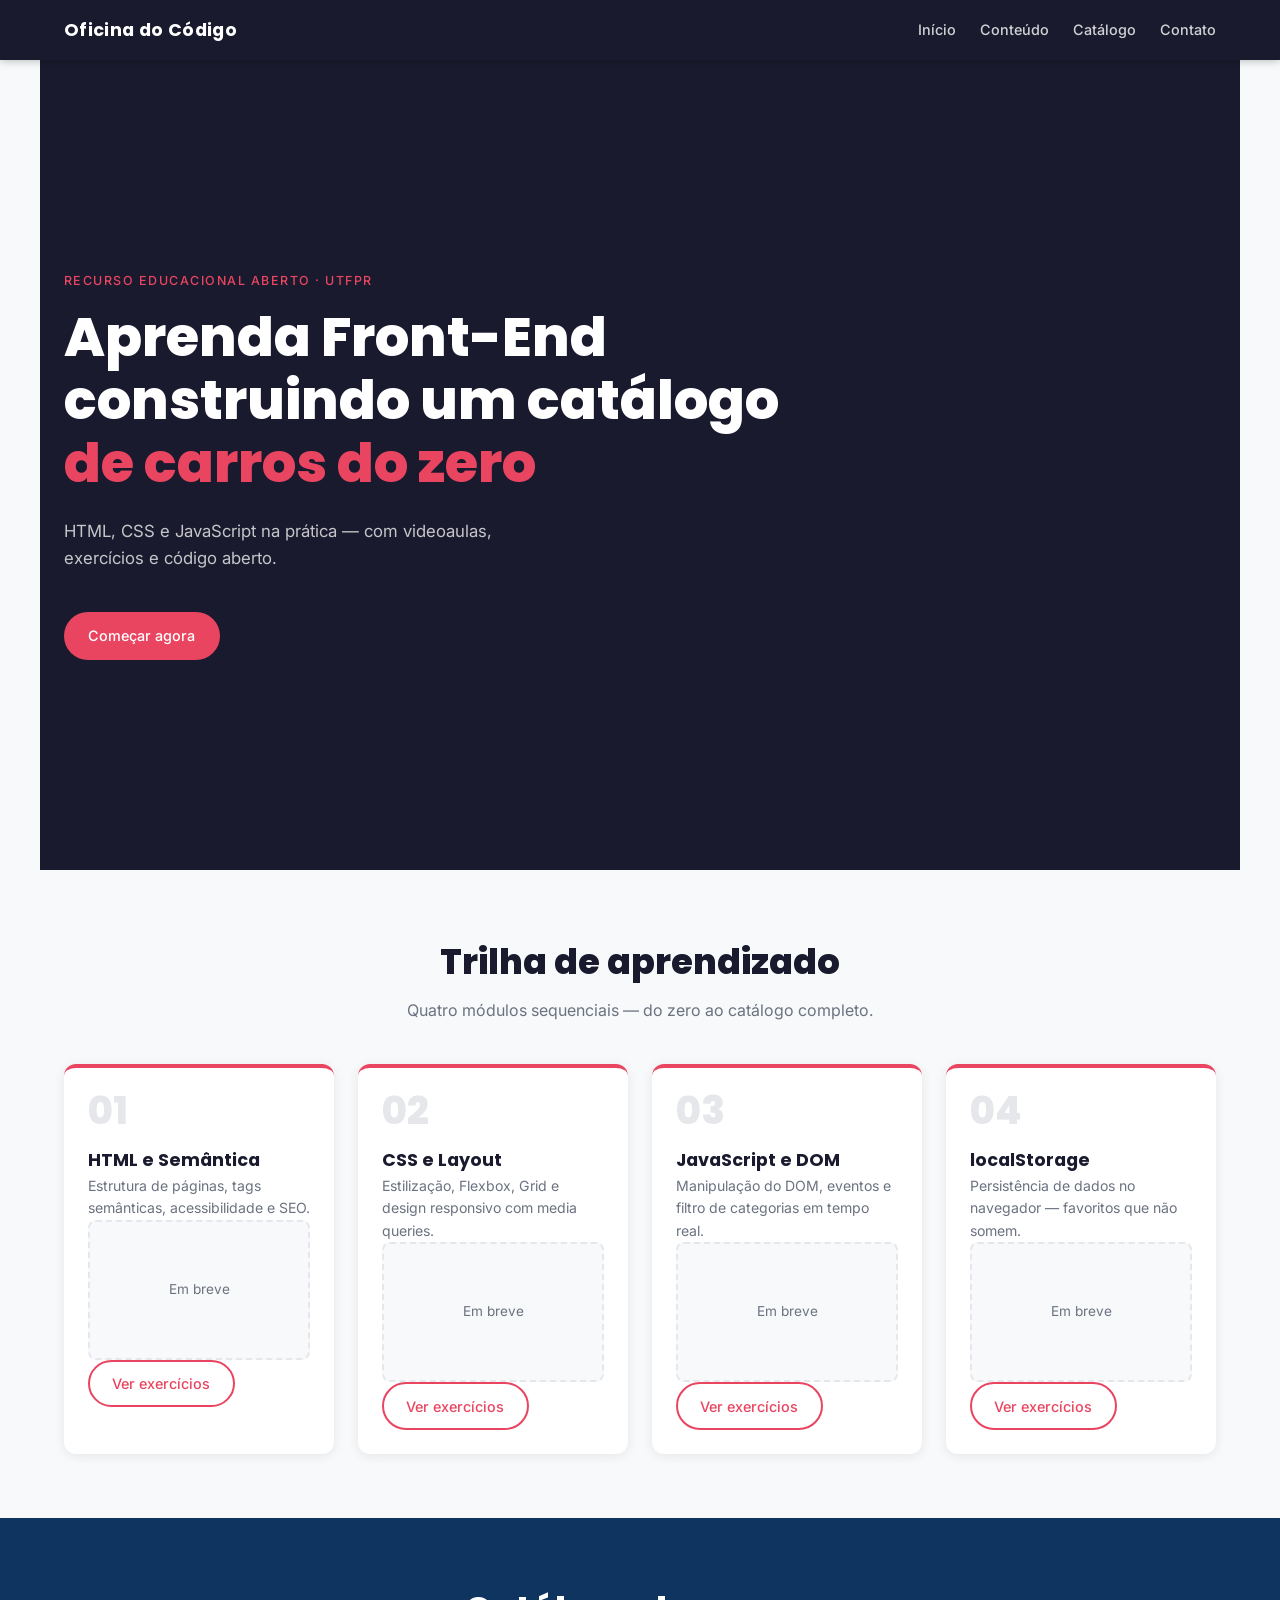
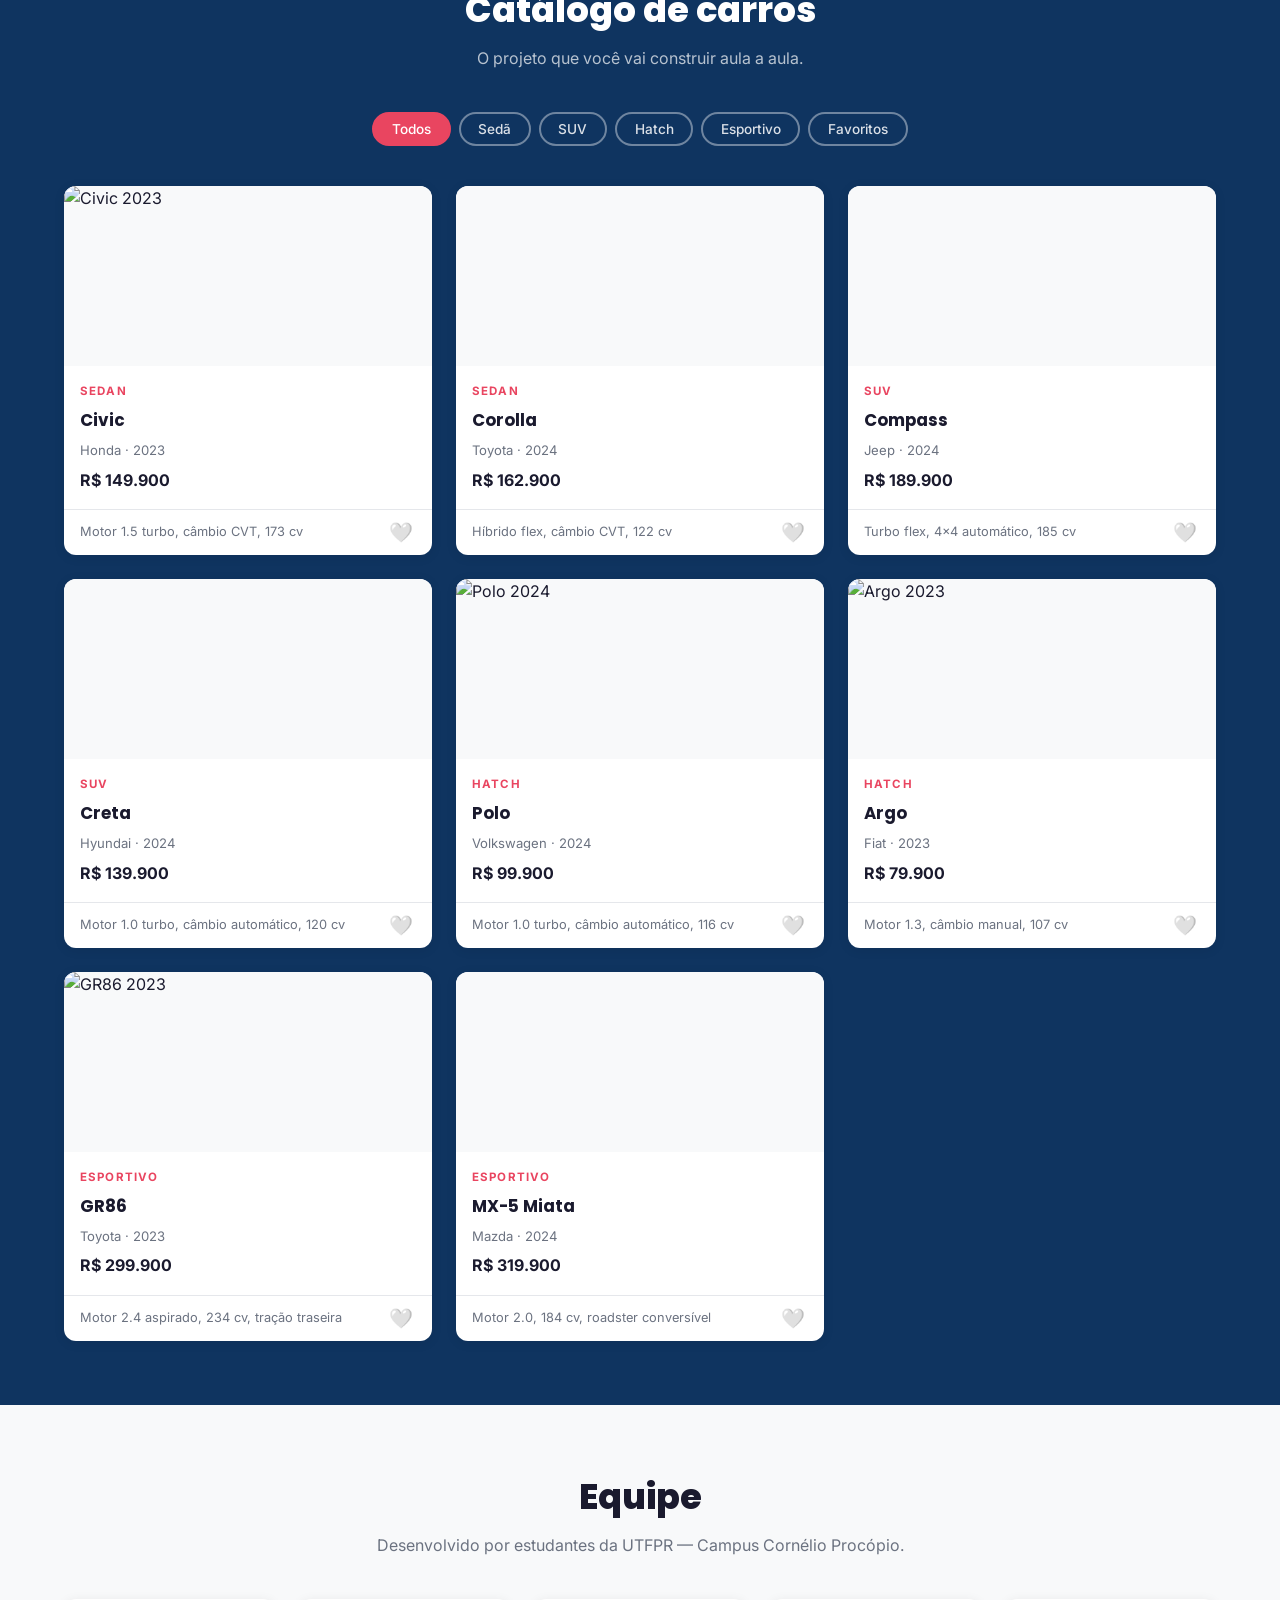
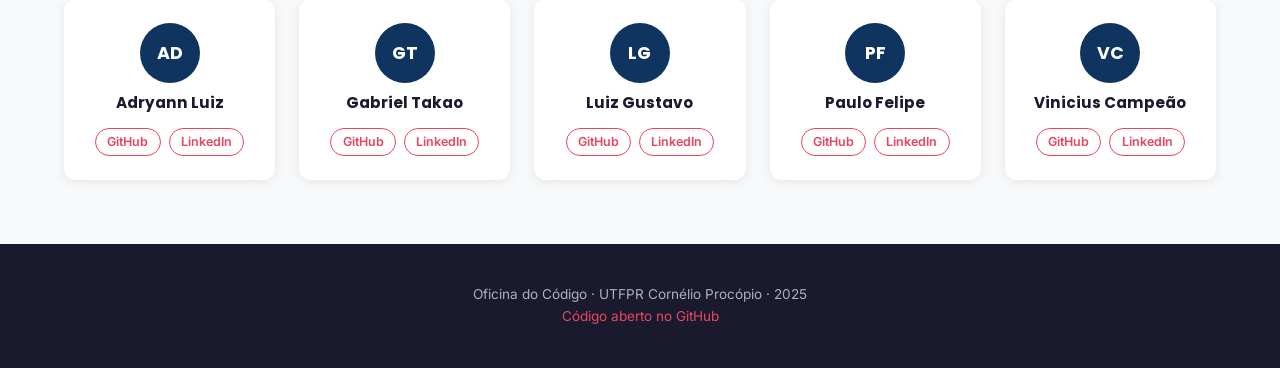
==== index.html @ 5ad719ac "Add files via upload estrutura base do projeto Sprint 1" ====
<!DOCTYPE html>
<html lang="pt-BR">
  <head>
    <meta charset="UTF-8" />
    <meta name="viewport" content="width=device-width, initial-scale=1.0" />
    <meta name="description" content="Oficina do Código — Aprenda programação web front-end construindo um catálogo interativo de carros." />
    <title>Oficina do Código | Catálogo Automotivo</title>
    <link rel="preconnect" href="https://fonts.googleapis.com" />
    <link rel="preconnect" href="https://fonts.gstatic.com" crossorigin />
    <link href="https://fonts.googleapis.com/css2?family=Inter:wght@400;500;700&family=Poppins:wght@700;800&display=swap" rel="stylesheet" />
    <link rel="stylesheet" href="css/style.css" />
  </head>

  <body>

    <header class="site-header">
      <nav class="nav" aria-label="Navegação principal">
        <a href="#" class="nav__logo">Oficina do Código</a>
        <button class="nav__toggle" aria-label="Abrir menu" aria-expanded="false">
          <span></span><span></span><span></span>
        </button>
        <ul class="nav__links" role="list">
          <li><a href="#apresentacao">Início</a></li>
          <li><a href="#conteudo">Conteúdo</a></li>
          <li><a href="#catalogo">Catálogo</a></li>
          <li><a href="#contato">Contato</a></li>
        </ul>
      </nav>
    </header>

    <main>

      <section id="apresentacao" class="hero" aria-labelledby="hero-titulo">
        <div class="hero__content">
          <p class="hero__tag">Recurso Educacional Aberto · UTFPR</p>
          <h1 id="hero-titulo" class="hero__titulo">
            Aprenda Front-End<br />construindo um catálogo<br />
            <span class="hero__destaque">de carros do zero</span>
          </h1>
          <p class="hero__subtitulo">
            HTML, CSS e JavaScript na prática — com videoaulas, exercícios e código aberto.
          </p>
          <a href="#conteudo" class="btn btn--primario">Começar agora</a>
        </div>
        
      </section>

      <section id="conteudo" class="trilha" aria-labelledby="trilha-titulo">
        <div class="container">
          <h2 id="trilha-titulo" class="secao__titulo">Trilha de aprendizado</h2>
          <p class="secao__subtitulo">Quatro módulos sequenciais — do zero ao catálogo completo.</p>

          <ol class="trilha__lista" role="list">

            <article class="modulo" aria-labelledby="mod1-titulo">
              <div class="modulo__numero" aria-hidden="true">01</div>
              <div class="modulo__corpo">
                <h3 id="mod1-titulo" class="modulo__titulo">HTML e Semântica</h3>
                <p class="modulo__desc">Estrutura de páginas, tags semânticas, acessibilidade e SEO.</p>
                <div class="modulo__video">
                  <div class="video__placeholder" aria-label="Vídeo da Aula 1 em breve">Em breve</div>
                </div>
                <a href="exercicios/aula-01-html/enunciado.html" class="btn btn--secundario" target="_blank" rel="noopener">
                  Ver exercícios
                </a>
              </div>
            </article>

            <article class="modulo" aria-labelledby="mod2-titulo">
              <div class="modulo__numero" aria-hidden="true">02</div>
              <div class="modulo__corpo">
                <h3 id="mod2-titulo" class="modulo__titulo">CSS e Layout</h3>
                <p class="modulo__desc">Estilização, Flexbox, Grid e design responsivo com media queries.</p>
                <div class="modulo__video">
                  <div class="video__placeholder" aria-label="Vídeo da Aula 2 em breve">Em breve</div>
                </div>
                <a href="exercicios/aula-02-css/enunciado.html" class="btn btn--secundario" target="_blank" rel="noopener">
                  Ver exercícios
                </a>
              </div>
            </article>

            <article class="modulo" aria-labelledby="mod3-titulo">
              <div class="modulo__numero" aria-hidden="true">03</div>
              <div class="modulo__corpo">
                <h3 id="mod3-titulo" class="modulo__titulo">JavaScript e DOM</h3>
                <p class="modulo__desc">Manipulação do DOM, eventos e filtro de categorias em tempo real.</p>
                <div class="modulo__video">
                  <div class="video__placeholder" aria-label="Vídeo da Aula 3 em breve">Em breve</div>
                </div>
                <a href="exercicios/aula-03-js/enunciado.html" class="btn btn--secundario" target="_blank" rel="noopener">
                  Ver exercícios
                </a>
              </div>
            </article>

            <article class="modulo" aria-labelledby="mod4-titulo">
              <div class="modulo__numero" aria-hidden="true">04</div>
              <div class="modulo__corpo">
                <h3 id="mod4-titulo" class="modulo__titulo">localStorage</h3>
                <p class="modulo__desc">Persistência de dados no navegador — favoritos que não somem.</p>
                <div class="modulo__video">
                  <div class="video__placeholder" aria-label="Vídeo da Aula 4 em breve">Em breve</div>
                </div>
                <a href="exercicios/aula-04-localstorage/enunciado.html" class="btn btn--secundario" target="_blank" rel="noopener">
                  Ver exercícios
                </a>
              </div>
            </article>

          </ol>
        </div>
      </section>

      <section id="catalogo" class="catalogo" aria-labelledby="catalogo-titulo">
        <div class="container">
          <h2 id="catalogo-titulo" class="secao__titulo">Catálogo de carros</h2>
          <p class="secao__subtitulo">O projeto que você vai construir aula a aula.</p>

          <div class="filtros" role="group" aria-label="Filtrar por categoria">
            <button class="filtro ativo" data-categoria="todos" aria-pressed="true">Todos</button>
            <button class="filtro" data-categoria="sedan" aria-pressed="false">Sedã</button>
            <button class="filtro" data-categoria="suv" aria-pressed="false">SUV</button>
            <button class="filtro" data-categoria="hatch" aria-pressed="false">Hatch</button>
            <button class="filtro" data-categoria="esportivo" aria-pressed="false">Esportivo</button>
            <button class="filtro" data-categoria="favoritos" aria-pressed="false">Favoritos</button>
          </div>

          <div id="grade-carros" class="grade" role="list" aria-live="polite" aria-label="Lista de carros">
          </div>

          <p id="sem-resultados" class="sem-resultados" hidden>
            Nenhum carro encontrado nesta categoria.
          </p>
        </div>
      </section>

      <section id="contato" class="contato" aria-labelledby="contato-titulo">
        <div class="container">
          <h2 id="contato-titulo" class="secao__titulo">Equipe</h2>
          <p class="secao__subtitulo">Desenvolvido por estudantes da UTFPR — Campus Cornélio Procópio.</p>

          <ul class="equipe" role="list">

            <li class="membro">
              <div class="membro__avatar" aria-hidden="true">AD</div>
              <h3 class="membro__nome">Adryann Luiz</h3>
              <div class="membro__links">
                <a href="https://github.com/" target="_blank" rel="noopener" aria-label="GitHub de Adryann">GitHub</a>
                <a href="https://linkedin.com/" target="_blank" rel="noopener" aria-label="LinkedIn de Adryann">LinkedIn</a>
              </div>
            </li>

            <li class="membro">
              <div class="membro__avatar" aria-hidden="true">GT</div>
              <h3 class="membro__nome">Gabriel Takao</h3>
              <div class="membro__links">
                <a href="https://github.com/Gabrie1Tk" target="_blank" rel="noopener" aria-label="GitHub de Gabriel">GitHub</a>
                <a href="https://linkedin.com/" target="_blank" rel="noopener" aria-label="LinkedIn de Gabriel">LinkedIn</a>
              </div>
            </li>

            <li class="membro">
              <div class="membro__avatar" aria-hidden="true">LG</div>
              <h3 class="membro__nome">Luiz Gustavo</h3>
              <div class="membro__links">
                <a href="https://github.com/" target="_blank" rel="noopener" aria-label="GitHub de Luiz Gustavo">GitHub</a>
                <a href="https://linkedin.com/" target="_blank" rel="noopener" aria-label="LinkedIn de Luiz Gustavo">LinkedIn</a>
              </div>
            </li>

            <li class="membro">
              <div class="membro__avatar" aria-hidden="true">PF</div>
              <h3 class="membro__nome">Paulo Felipe</h3>
              <div class="membro__links">
                <a href="https://github.com/" target="_blank" rel="noopener" aria-label="GitHub de Paulo Felipe">GitHub</a>
                <a href="https://linkedin.com/" target="_blank" rel="noopener" aria-label="LinkedIn de Paulo Felipe">LinkedIn</a>
              </div>
            </li>

            <li class="membro">
              <div class="membro__avatar" aria-hidden="true">VC</div>
              <h3 class="membro__nome">Vinicius Campeão</h3>
              <div class="membro__links">
                <a href="https://github.com/" target="_blank" rel="noopener" aria-label="GitHub de Vinicius">GitHub</a>
                <a href="https://linkedin.com/" target="_blank" rel="noopener" aria-label="LinkedIn de Vinicius">LinkedIn</a>
              </div>
            </li>

          </ul>
        </div>
      </section>

    </main>

    <footer class="rodape">
      <div class="container">
        <p>Oficina do Código · UTFPR Cornélio Procópio · 2025</p>
        <p>
          <a href="https://github.com/Gabrie1Tk/Certificadora_Comum" target="_blank" rel="noopener">
            Código aberto no GitHub
          </a>
        </p>
      </div>
    </footer>

    <script src="js/main.js"></script>
  </body>
</html>
---- css/style.css ----
/* ═══════════════════════════════════════════════════════════════
   style.css — Oficina do Código
   Paleta: Azul escuro + Vermelho + Cinza claro
   Tipografia: Inter (corpo) + Poppins (títulos)
═══════════════════════════════════════════════════════════════ */

/* ── VARIÁVEIS ─────────────────────────────────────────────── */
:root {
  /* Cores */
  --cor-primaria:    #1A1A2E;   /* Azul escuro — fundo hero e header */
  --cor-secundaria:  #0F3460;   /* Azul médio — destaques e hover */
  --cor-acento:      #E94560;   /* Vermelho — botões e badges */
  --cor-acento-hover:#c73050;   /* Vermelho mais escuro — hover */
  --cor-fundo:       #F8F9FA;   /* Cinza clarinho — fundo geral */
  --cor-fundo-card:  #FFFFFF;   /* Branco — cartões */
  --cor-texto:       #1A1A2E;   /* Texto principal */
  --cor-texto-muted: #6B7280;   /* Texto secundário */
  --cor-borda:       #E5E7EB;   /* Bordas suaves */
  --cor-ativo:       #E94560;   /* Filtro/botão ativo */

  /* Tipografia */
  --font-titulo:  'Poppins', sans-serif;
  --font-corpo:   'Inter', sans-serif;

  /* Espaçamentos */
  --gap-xs:   0.5rem;
  --gap-sm:   1rem;
  --gap-md:   1.5rem;
  --gap-lg:   2.5rem;
  --gap-xl:   4rem;

  /* Layout */
  --max-largura: 1200px;
  --raio-borda:  0.75rem;
  --raio-pill:   999px;
  --sombra-card: 0 2px 12px rgba(0,0,0,0.08);
  --transicao:   0.2s ease;
}

/* ── RESET ─────────────────────────────────────────────────── */
*, *::before, *::after { box-sizing: border-box; margin: 0; padding: 0; }

html { scroll-behavior: smooth; }

body {
  font-family: var(--font-corpo);
  background-color: var(--cor-fundo);
  color: var(--cor-texto);
  line-height: 1.6;
}

img { display: block; max-width: 100%; }

a { color: inherit; text-decoration: none; }

ul, ol { list-style: none; }

/* ── UTILITÁRIOS ───────────────────────────────────────────── */
.container {
  width: 100%;
  max-width: var(--max-largura);
  margin-inline: auto;
  padding-inline: var(--gap-md);
}

.secao__titulo {
  font-family: var(--font-titulo);
  font-size: clamp(1.6rem, 3vw, 2.2rem);
  font-weight: 800;
  text-align: center;
  margin-bottom: var(--gap-xs);
}

.secao__subtitulo {
  text-align: center;
  color: var(--cor-texto-muted);
  margin-bottom: var(--gap-lg);
  font-size: 1rem;
}

/* ── BOTÕES ────────────────────────────────────────────────── */
.btn {
  display: inline-flex;
  align-items: center;
  gap: 0.4rem;
  padding: 0.65rem 1.4rem;
  border-radius: var(--raio-pill);
  font-family: var(--font-corpo);
  font-size: 0.9rem;
  font-weight: 500;
  cursor: pointer;
  border: 2px solid transparent;
  transition: background-color var(--transicao), color var(--transicao), transform var(--transicao);
}

.btn--primario {
  background-color: var(--cor-acento);
  color: #fff;
}
.btn--primario:hover {
  background-color: var(--cor-acento-hover);
  transform: translateY(-1px);
}

.btn--secundario {
  background-color: transparent;
  border-color: var(--cor-acento);
  color: var(--cor-acento);
}
.btn--secundario:hover {
  background-color: var(--cor-acento);
  color: #fff;
}

/* ── HEADER / NAV ──────────────────────────────────────────── */
.site-header {
  position: sticky;
  top: 0;
  z-index: 100;
  background-color: var(--cor-primaria);
  box-shadow: 0 1px 8px rgba(0,0,0,0.25);
}

.nav {
  display: flex;
  align-items: center;
  justify-content: space-between;
  max-width: var(--max-largura);
  margin-inline: auto;
  padding: var(--gap-sm) var(--gap-md);
}

.nav__logo {
  font-family: var(--font-titulo);
  font-size: 1.1rem;
  font-weight: 700;
  color: #fff;
  letter-spacing: 0.02em;
}

.nav__links {
  display: flex;
  gap: var(--gap-md);
}

.nav__links a {
  color: rgba(255,255,255,0.8);
  font-size: 0.9rem;
  font-weight: 500;
  transition: color var(--transicao);
}
.nav__links a:hover { color: #fff; }

.nav__toggle {
  display: none;
  flex-direction: column;
  gap: 5px;
  background: transparent;
  border: none;
  cursor: pointer;
  padding: 4px;
}
.nav__toggle span {
  display: block;
  width: 24px;
  height: 2px;
  background: #fff;
  border-radius: 2px;
  transition: transform var(--transicao), opacity var(--transicao);
}

/* ── HERO ──────────────────────────────────────────────────── */
.hero {
  background-color: var(--cor-primaria);
  color: #fff;
  min-height: 90vh;
  display: flex;
  align-items: center;
  padding: var(--gap-xl) var(--gap-md);
  gap: var(--gap-lg);
  max-width: var(--max-largura);
  margin-inline: auto;
}

.hero__content { flex: 1; }

.hero__tag {
  font-size: 0.78rem;
  font-weight: 500;
  letter-spacing: 0.12em;
  text-transform: uppercase;
  color: var(--cor-acento);
  margin-bottom: var(--gap-sm);
}

.hero__titulo {
  font-family: var(--font-titulo);
  font-size: clamp(2rem, 5vw, 3.4rem);
  font-weight: 800;
  line-height: 1.15;
  margin-bottom: var(--gap-md);
}

.hero__destaque { color: var(--cor-acento); }

.hero__subtitulo {
  font-size: 1.05rem;
  color: rgba(255,255,255,0.75);
  max-width: 480px;
  margin-bottom: var(--gap-lg);
}

.hero__imagem {
  flex: 1;
  display: flex;
  justify-content: center;
  align-items: center;
}

.hero__placeholder {
  font-size: 8rem;
  filter: drop-shadow(0 8px 24px rgba(0,0,0,0.4));
  animation: flutua 3s ease-in-out infinite;
}

@keyframes flutua {
  0%, 100% { transform: translateY(0); }
  50%       { transform: translateY(-12px); }
}

/* ── TRILHA ────────────────────────────────────────────────── */
.trilha {
  padding: var(--gap-xl) 0;
  background-color: var(--cor-fundo);
}

.trilha__lista {
  display: grid;
  grid-template-columns: repeat(auto-fit, minmax(260px, 1fr));
  gap: var(--gap-md);
  counter-reset: modulo;
}

.modulo {
  background-color: var(--cor-fundo-card);
  border-radius: var(--raio-borda);
  box-shadow: var(--sombra-card);
  padding: var(--gap-md);
  display: flex;
  flex-direction: column;
  gap: var(--gap-sm);
  transition: transform var(--transicao), box-shadow var(--transicao);
  border-top: 4px solid var(--cor-acento);
}
.modulo:hover {
  transform: translateY(-4px);
  box-shadow: 0 8px 24px rgba(0,0,0,0.12);
}

.modulo__numero {
  font-family: var(--font-titulo);
  font-size: 2.4rem;
  font-weight: 800;
  color: var(--cor-borda);
  line-height: 1;
}

.modulo__titulo {
  font-family: var(--font-titulo);
  font-size: 1.1rem;
  font-weight: 700;
  color: var(--cor-primaria);
}

.modulo__desc {
  font-size: 0.88rem;
  color: var(--cor-texto-muted);
  flex: 1;
}

.video__placeholder {
  background-color: var(--cor-fundo);
  border: 2px dashed var(--cor-borda);
  border-radius: 0.5rem;
  height: 140px;
  display: flex;
  align-items: center;
  justify-content: center;
  color: var(--cor-texto-muted);
  font-size: 0.85rem;
}

/* iframe responsivo — Sprint 5 */
.modulo__video iframe {
  width: 100%;
  aspect-ratio: 16 / 9;
  border-radius: 0.5rem;
  border: none;
}

/* ── CATÁLOGO ──────────────────────────────────────────────── */
.catalogo {
  padding: var(--gap-xl) 0;
  background-color: var(--cor-secundaria);
  color: #fff;
}

.catalogo .secao__titulo { color: #fff; }
.catalogo .secao__subtitulo { color: rgba(255,255,255,0.7); }

/* Filtros */
.filtros {
  display: flex;
  flex-wrap: wrap;
  gap: var(--gap-xs);
  justify-content: center;
  margin-bottom: var(--gap-lg);
}

.filtro {
  padding: 0.45rem 1.1rem;
  border-radius: var(--raio-pill);
  border: 2px solid rgba(255,255,255,0.4);
  background: transparent;
  color: rgba(255,255,255,0.85);
  font-size: 0.85rem;
  font-weight: 500;
  cursor: pointer;
  font-family: var(--font-corpo);
  transition: background-color var(--transicao), border-color var(--transicao), color var(--transicao);
}
.filtro:hover { border-color: #fff; color: #fff; }
.filtro.ativo {
  background-color: var(--cor-acento);
  border-color: var(--cor-acento);
  color: #fff;
}

/* Grade de cartões */
.grade {
  display: grid;
  grid-template-columns: repeat(auto-fill, minmax(280px, 1fr));
  gap: var(--gap-md);
}

/* Cartão de carro — gerado pelo JS */
.cartao {
  background-color: var(--cor-fundo-card);
  border-radius: var(--raio-borda);
  overflow: hidden;
  box-shadow: var(--sombra-card);
  display: flex;
  flex-direction: column;
  transition: transform var(--transicao), box-shadow var(--transicao);
  color: var(--cor-texto);
}
.cartao:hover {
  transform: translateY(-4px);
  box-shadow: 0 10px 28px rgba(0,0,0,0.18);
}

.cartao__imagem {
  width: 100%;
  height: 180px;
  object-fit: cover;
  background-color: var(--cor-fundo);
}

.cartao__corpo {
  padding: var(--gap-sm);
  flex: 1;
  display: flex;
  flex-direction: column;
  gap: 0.4rem;
}

.cartao__categoria {
  font-size: 0.72rem;
  font-weight: 700;
  text-transform: uppercase;
  letter-spacing: 0.1em;
  color: var(--cor-acento);
}

.cartao__nome {
  font-family: var(--font-titulo);
  font-size: 1.05rem;
  font-weight: 700;
  color: var(--cor-primaria);
}

.cartao__marca {
  font-size: 0.82rem;
  color: var(--cor-texto-muted);
}

.cartao__preco {
  font-size: 1rem;
  font-weight: 700;
  color: var(--cor-primaria);
  margin-top: auto;
}

.cartao__rodape {
  display: flex;
  align-items: center;
  justify-content: space-between;
  padding: 0.6rem var(--gap-sm);
  border-top: 1px solid var(--cor-borda);
}

.cartao__ano {
  font-size: 0.8rem;
  color: var(--cor-texto-muted);
}

.btn-favoritar {
  background: transparent;
  border: none;
  cursor: pointer;
  font-size: 1.2rem;
  line-height: 1;
  padding: 0.2rem;
  transition: transform var(--transicao);
}
.btn-favoritar:hover { transform: scale(1.2); }
.btn-favoritar.favoritado { color: var(--cor-acento); }

.sem-resultados {
  text-align: center;
  color: rgba(255,255,255,0.7);
  padding: var(--gap-xl) 0;
  font-size: 1rem;
}

/* ── CONTATO / EQUIPE ──────────────────────────────────────── */
.contato {
  padding: var(--gap-xl) 0;
  background-color: var(--cor-fundo);
}

.equipe {
  display: grid;
  grid-template-columns: repeat(auto-fill, minmax(180px, 1fr));
  gap: var(--gap-md);
}

.membro {
  background-color: var(--cor-fundo-card);
  border-radius: var(--raio-borda);
  box-shadow: var(--sombra-card);
  padding: var(--gap-md);
  text-align: center;
  display: flex;
  flex-direction: column;
  align-items: center;
  gap: var(--gap-xs);
  transition: transform var(--transicao);
}
.membro:hover { transform: translateY(-3px); }

.membro__avatar {
  width: 60px;
  height: 60px;
  border-radius: 50%;
  background-color: var(--cor-secundaria);
  color: #fff;
  display: flex;
  align-items: center;
  justify-content: center;
  font-family: var(--font-titulo);
  font-size: 1.1rem;
  font-weight: 700;
}

.membro__nome {
  font-family: var(--font-titulo);
  font-size: 0.95rem;
  font-weight: 700;
}

.membro__links {
  display: flex;
  gap: var(--gap-xs);
  margin-top: 0.3rem;
}

.membro__links a {
  font-size: 0.78rem;
  font-weight: 600;
  color: var(--cor-acento);
  border: 1.5px solid var(--cor-acento);
  padding: 0.2rem 0.7rem;
  border-radius: var(--raio-pill);
  transition: background-color var(--transicao), color var(--transicao);
}
.membro__links a:hover {
  background-color: var(--cor-acento);
  color: #fff;
}

/* ── RODAPÉ ────────────────────────────────────────────────── */
.rodape {
  background-color: var(--cor-primaria);
  color: rgba(255,255,255,0.65);
  padding: var(--gap-lg) var(--gap-md);
  text-align: center;
  font-size: 0.85rem;
  display: flex;
  flex-direction: column;
  gap: 0.4rem;
}
.rodape a { color: var(--cor-acento); }
.rodape a:hover { text-decoration: underline; }

/* ═══════════════════════════════════════════════════════════════
   MEDIA QUERIES — RESPONSIVIDADE
═══════════════════════════════════════════════════════════════ */

/* Tablet — até 768px */
@media (max-width: 768px) {
  .hero {
    flex-direction: column;
    text-align: center;
    padding: var(--gap-lg) var(--gap-md);
    min-height: auto;
  }
  .hero__subtitulo { margin-inline: auto; }
  .hero__imagem { display: none; }

  .nav__links {
    display: none;
    flex-direction: column;
    position: absolute;
    top: 100%;
    left: 0;
    right: 0;
    background-color: var(--cor-primaria);
    padding: var(--gap-md);
    gap: var(--gap-sm);
    text-align: center;
  }
  .nav__links.aberto { display: flex; }
  .nav__toggle { display: flex; }

  .trilha__lista { grid-template-columns: 1fr 1fr; }
  .equipe { grid-template-columns: repeat(3, 1fr); }
}

/* Mobile — até 480px */
@media (max-width: 480px) {
  .trilha__lista { grid-template-columns: 1fr; }
  .grade { grid-template-columns: 1fr; }
  .equipe { grid-template-columns: 1fr 1fr; }
  .filtros { gap: 0.4rem; }
  .filtro { font-size: 0.78rem; padding: 0.4rem 0.85rem; }
}
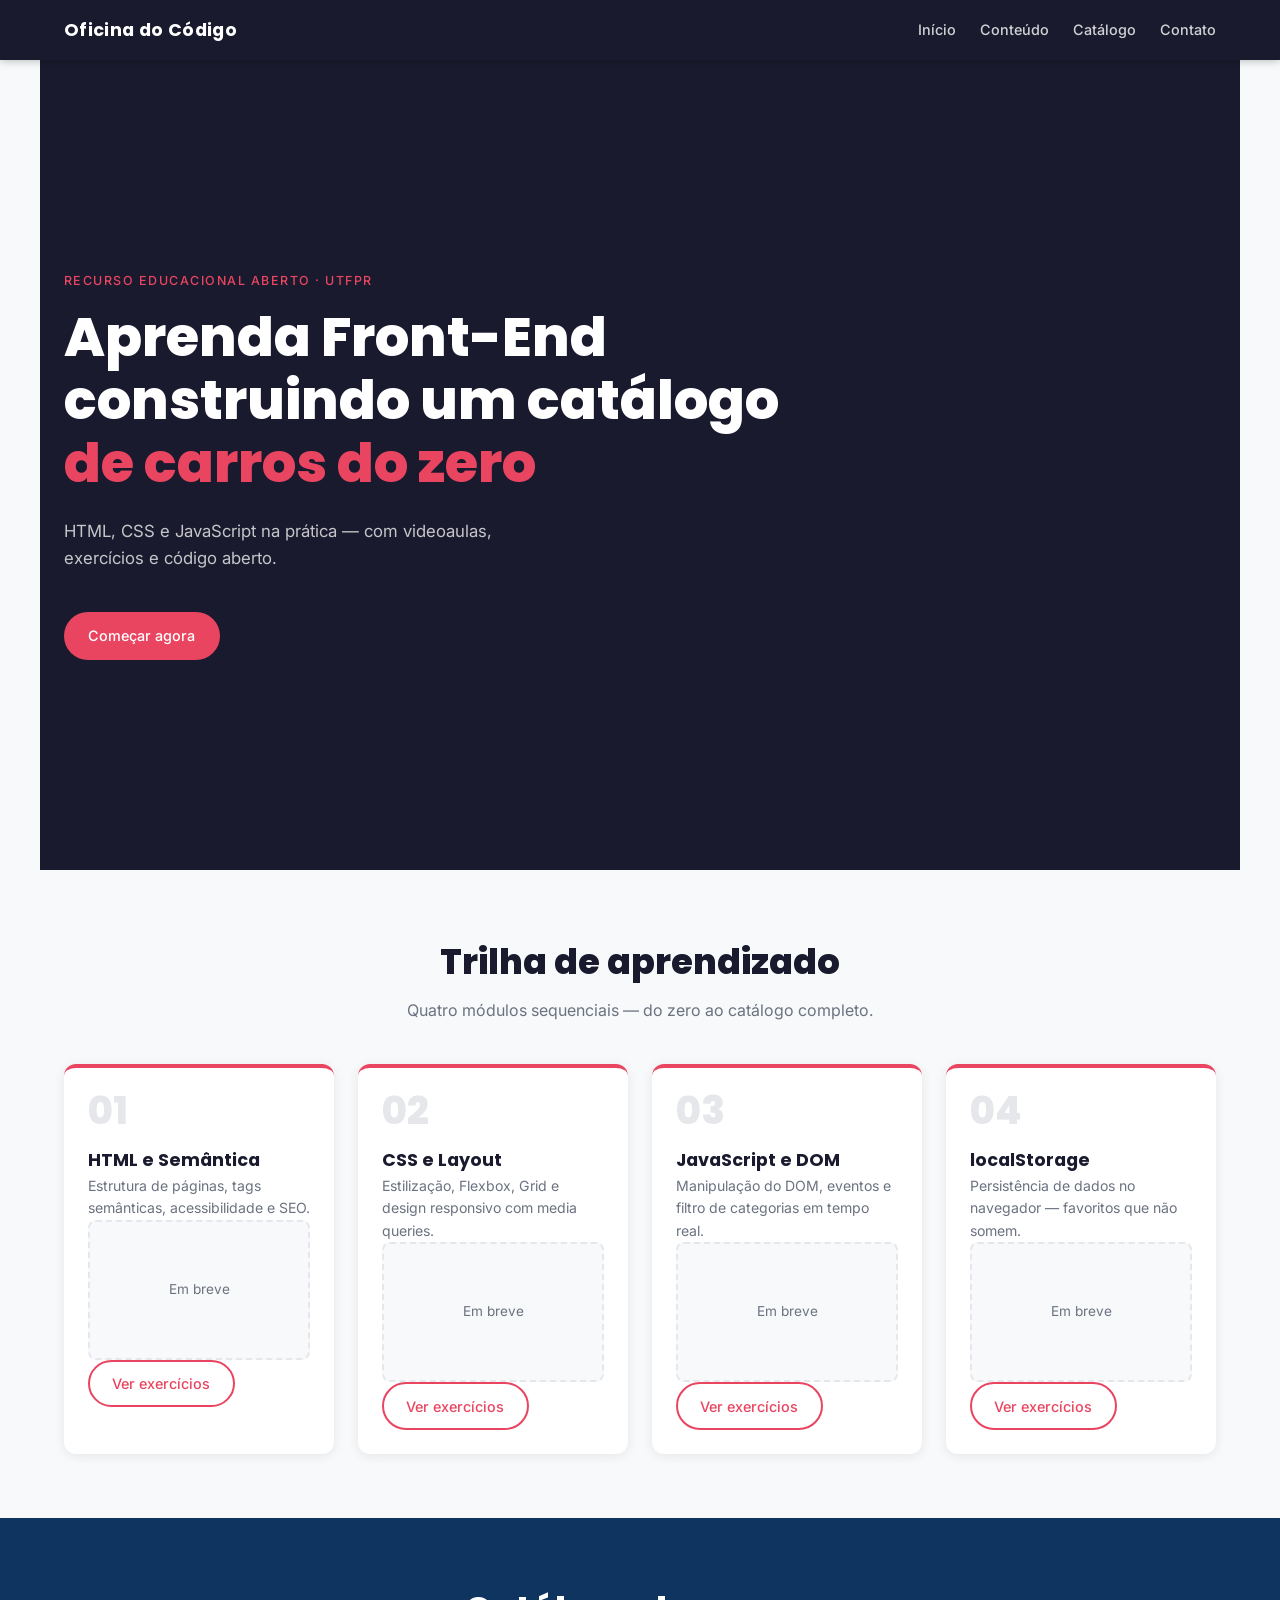
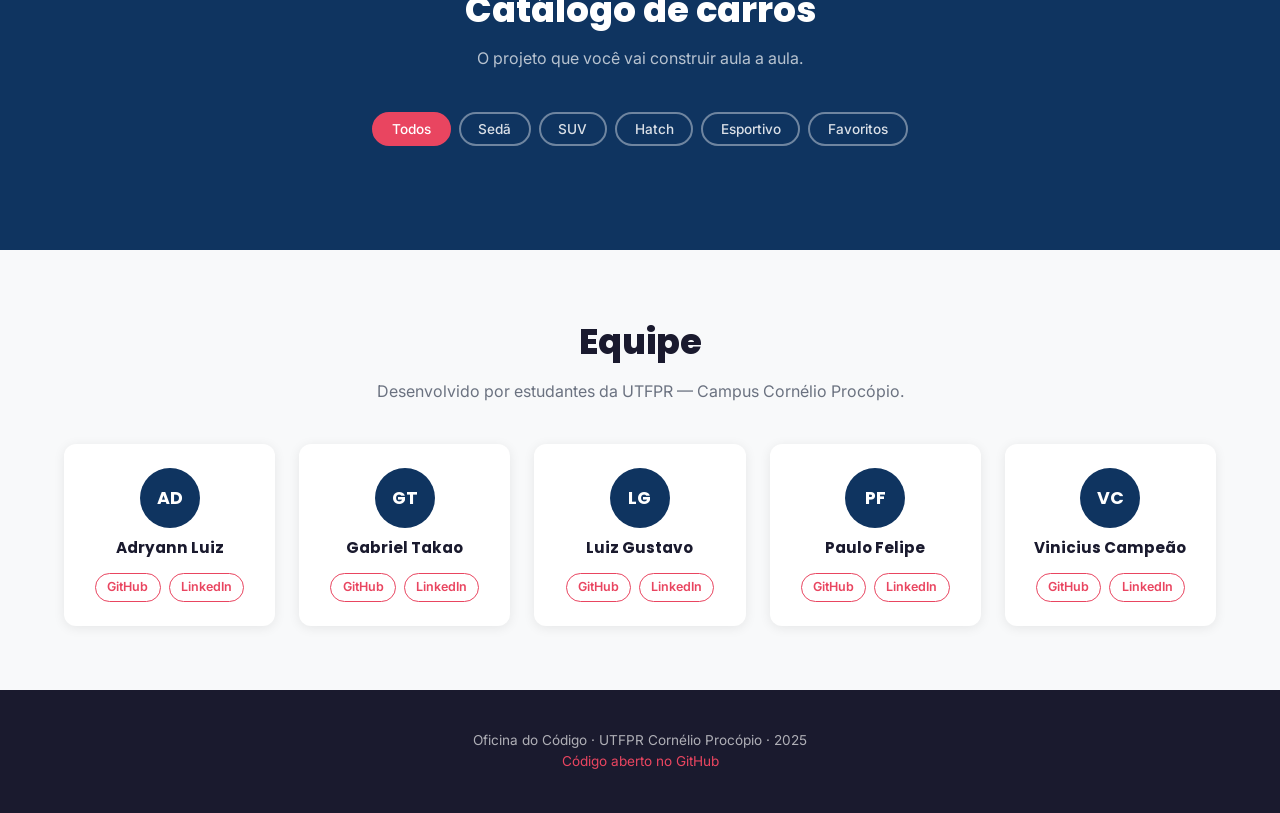
==== commit 4e23f3bf: "atualização link´s Luiz Gustavo" ====
--- a/index.html
+++ b/index.html
@@ -164,8 +164,8 @@
               <div class="membro__avatar" aria-hidden="true">LG</div>
               <h3 class="membro__nome">Luiz Gustavo</h3>
               <div class="membro__links">
-                <a href="https://github.com/" target="_blank" rel="noopener" aria-label="GitHub de Luiz Gustavo">GitHub</a>
-                <a href="https://linkedin.com/" target="_blank" rel="noopener" aria-label="LinkedIn de Luiz Gustavo">LinkedIn</a>
+                <a href="https://github.com/LuizGustavo2105" target="_blank" rel="noopener" aria-label="GitHub de Luiz Gustavo">GitHub</a>
+                <a href="https://www.linkedin.com/in/luiz-gustavo-garbelini-ramos-8a9784318/" target="_blank" rel="noopener" aria-label="LinkedIn de Luiz Gustavo">LinkedIn</a>
               </div>
             </li>
 
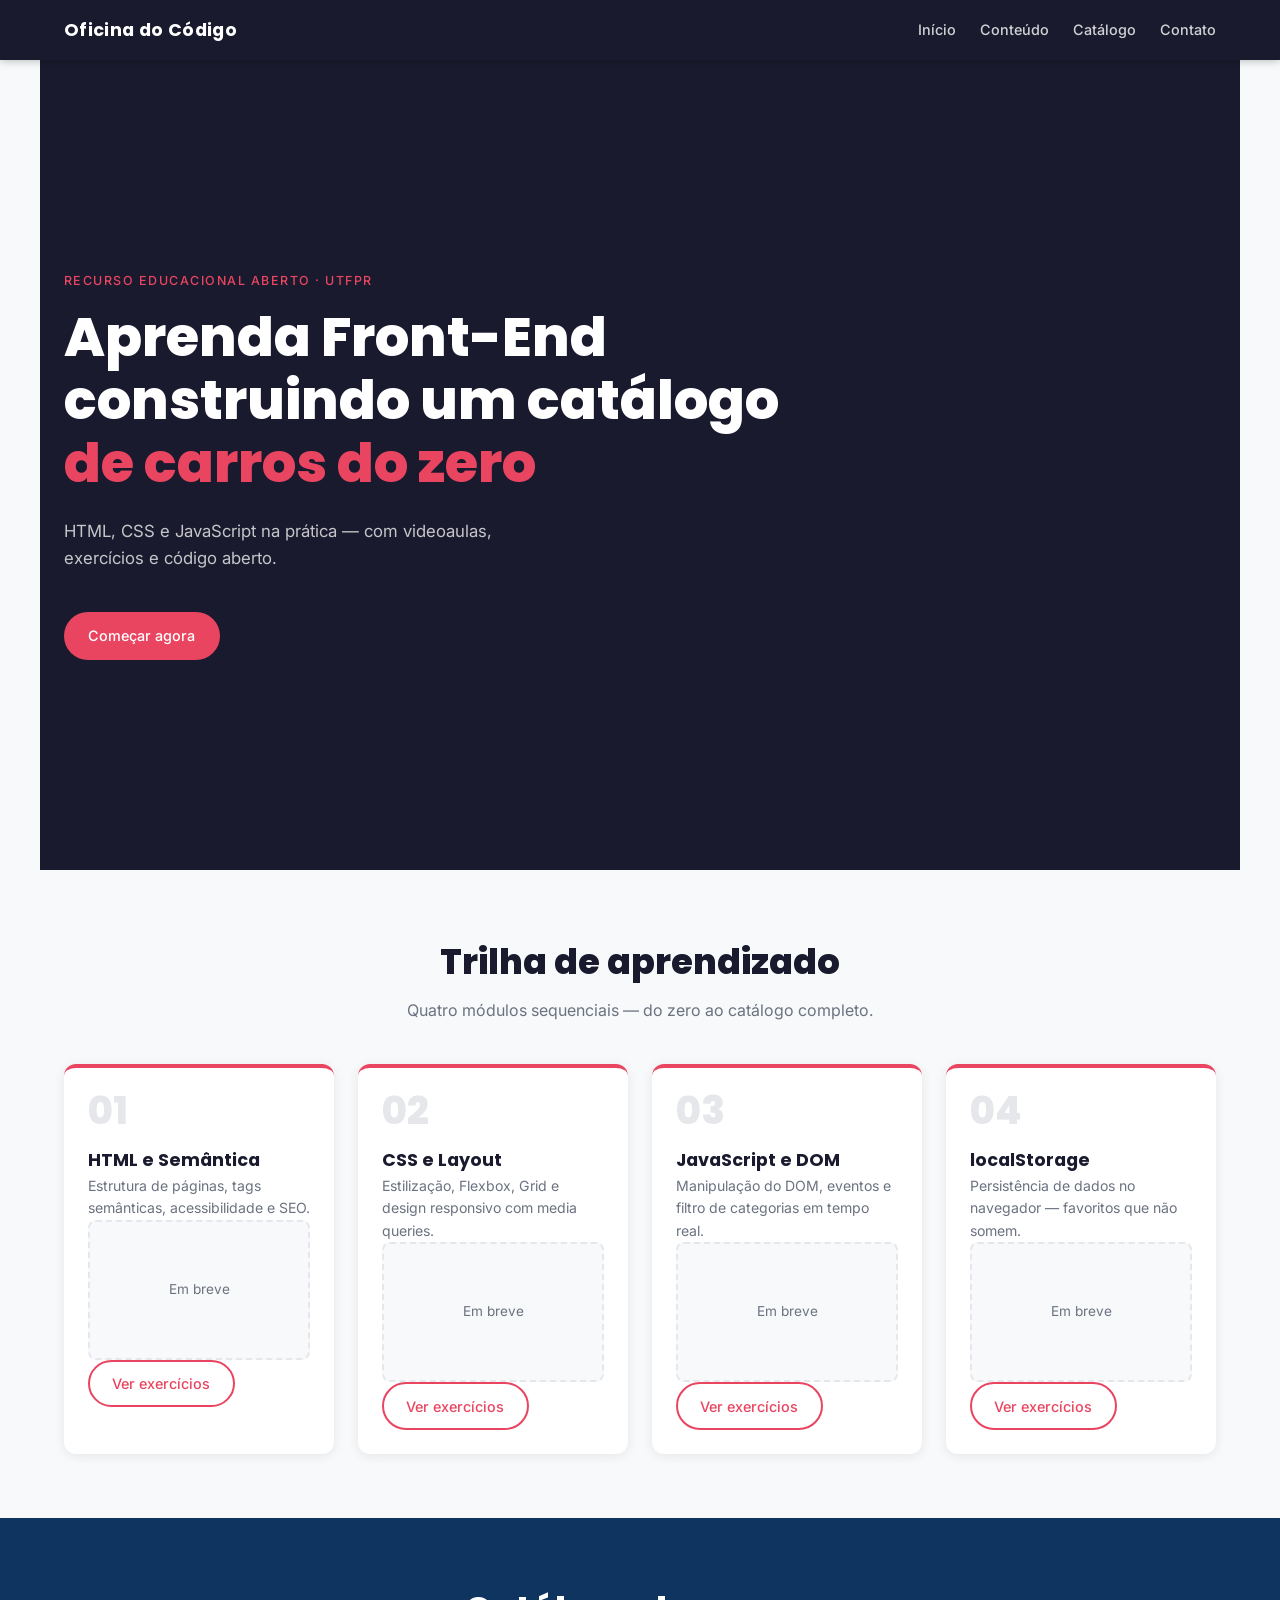
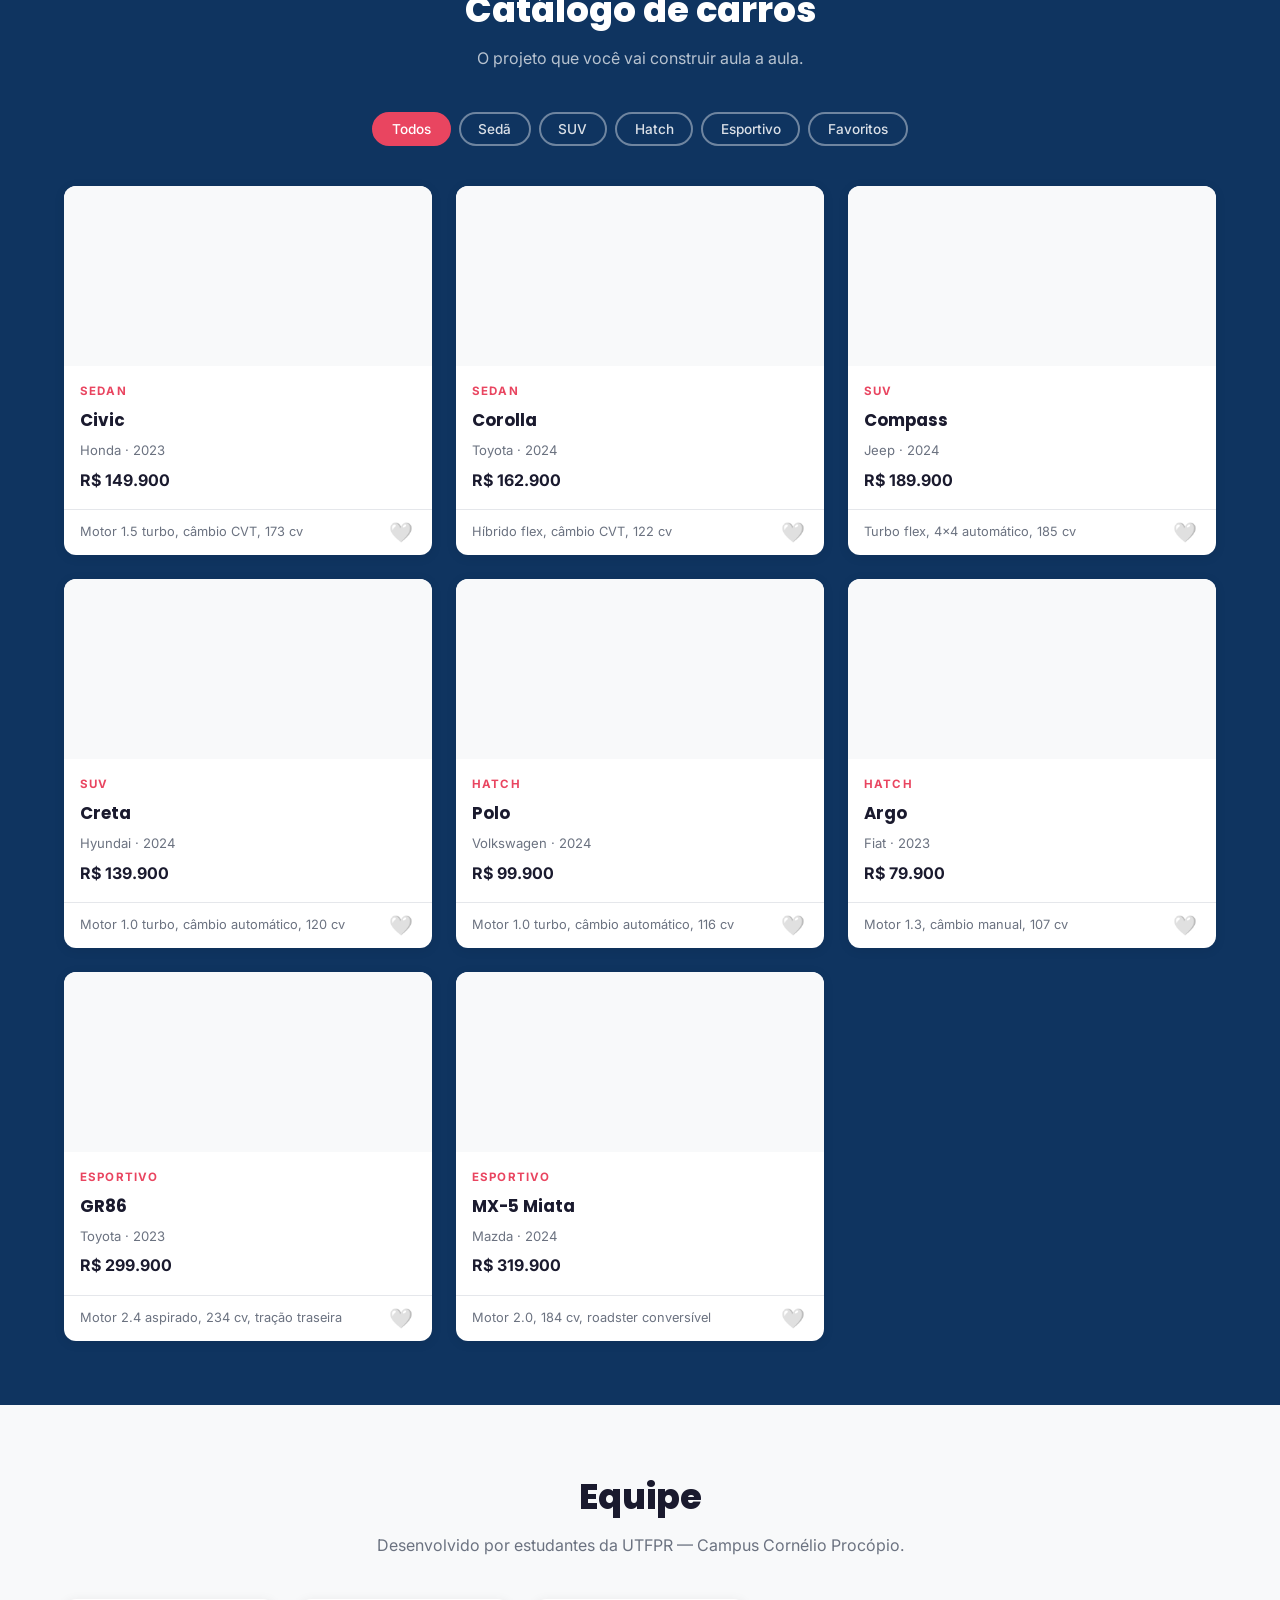
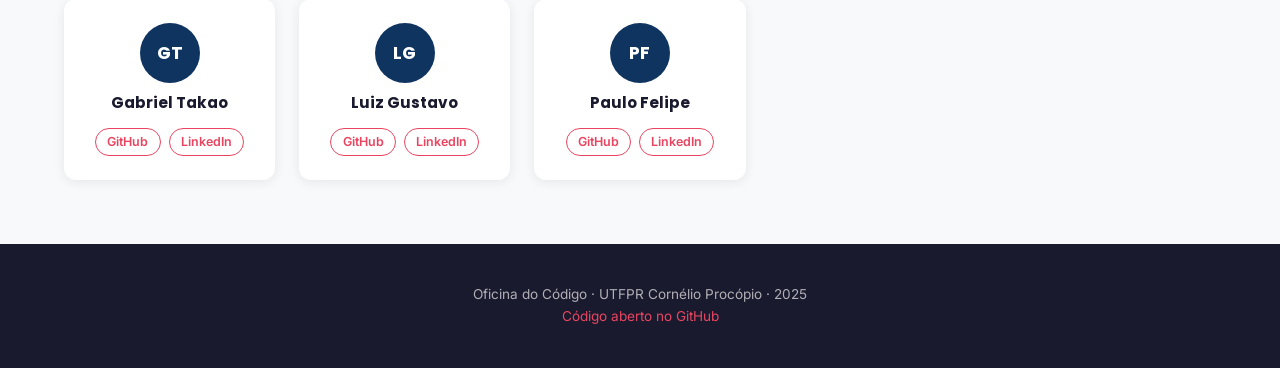
==== commit b6d47258: "Remover membros do time e atualizar o link do linkedin do Gabriel" ====
--- a/index.html
+++ b/index.html
@@ -143,20 +143,11 @@
           <ul class="equipe" role="list">
 
             <li class="membro">
-              <div class="membro__avatar" aria-hidden="true">AD</div>
-              <h3 class="membro__nome">Adryann Luiz</h3>
-              <div class="membro__links">
-                <a href="https://github.com/" target="_blank" rel="noopener" aria-label="GitHub de Adryann">GitHub</a>
-                <a href="https://linkedin.com/" target="_blank" rel="noopener" aria-label="LinkedIn de Adryann">LinkedIn</a>
-              </div>
-            </li>
-
-            <li class="membro">
               <div class="membro__avatar" aria-hidden="true">GT</div>
               <h3 class="membro__nome">Gabriel Takao</h3>
               <div class="membro__links">
                 <a href="https://github.com/Gabrie1Tk" target="_blank" rel="noopener" aria-label="GitHub de Gabriel">GitHub</a>
-                <a href="https://linkedin.com/" target="_blank" rel="noopener" aria-label="LinkedIn de Gabriel">LinkedIn</a>
+                <a href="https://www.linkedin.com/in/gabrieltakaoito" target="_blank" rel="noopener" aria-label="LinkedIn de Gabriel">LinkedIn</a>
               </div>
             </li>
 
@@ -177,16 +168,6 @@
                 <a href="https://linkedin.com/" target="_blank" rel="noopener" aria-label="LinkedIn de Paulo Felipe">LinkedIn</a>
               </div>
             </li>
-
-            <li class="membro">
-              <div class="membro__avatar" aria-hidden="true">VC</div>
-              <h3 class="membro__nome">Vinicius Campeão</h3>
-              <div class="membro__links">
-                <a href="https://github.com/" target="_blank" rel="noopener" aria-label="GitHub de Vinicius">GitHub</a>
-                <a href="https://linkedin.com/" target="_blank" rel="noopener" aria-label="LinkedIn de Vinicius">LinkedIn</a>
-              </div>
-            </li>
-
           </ul>
         </div>
       </section>
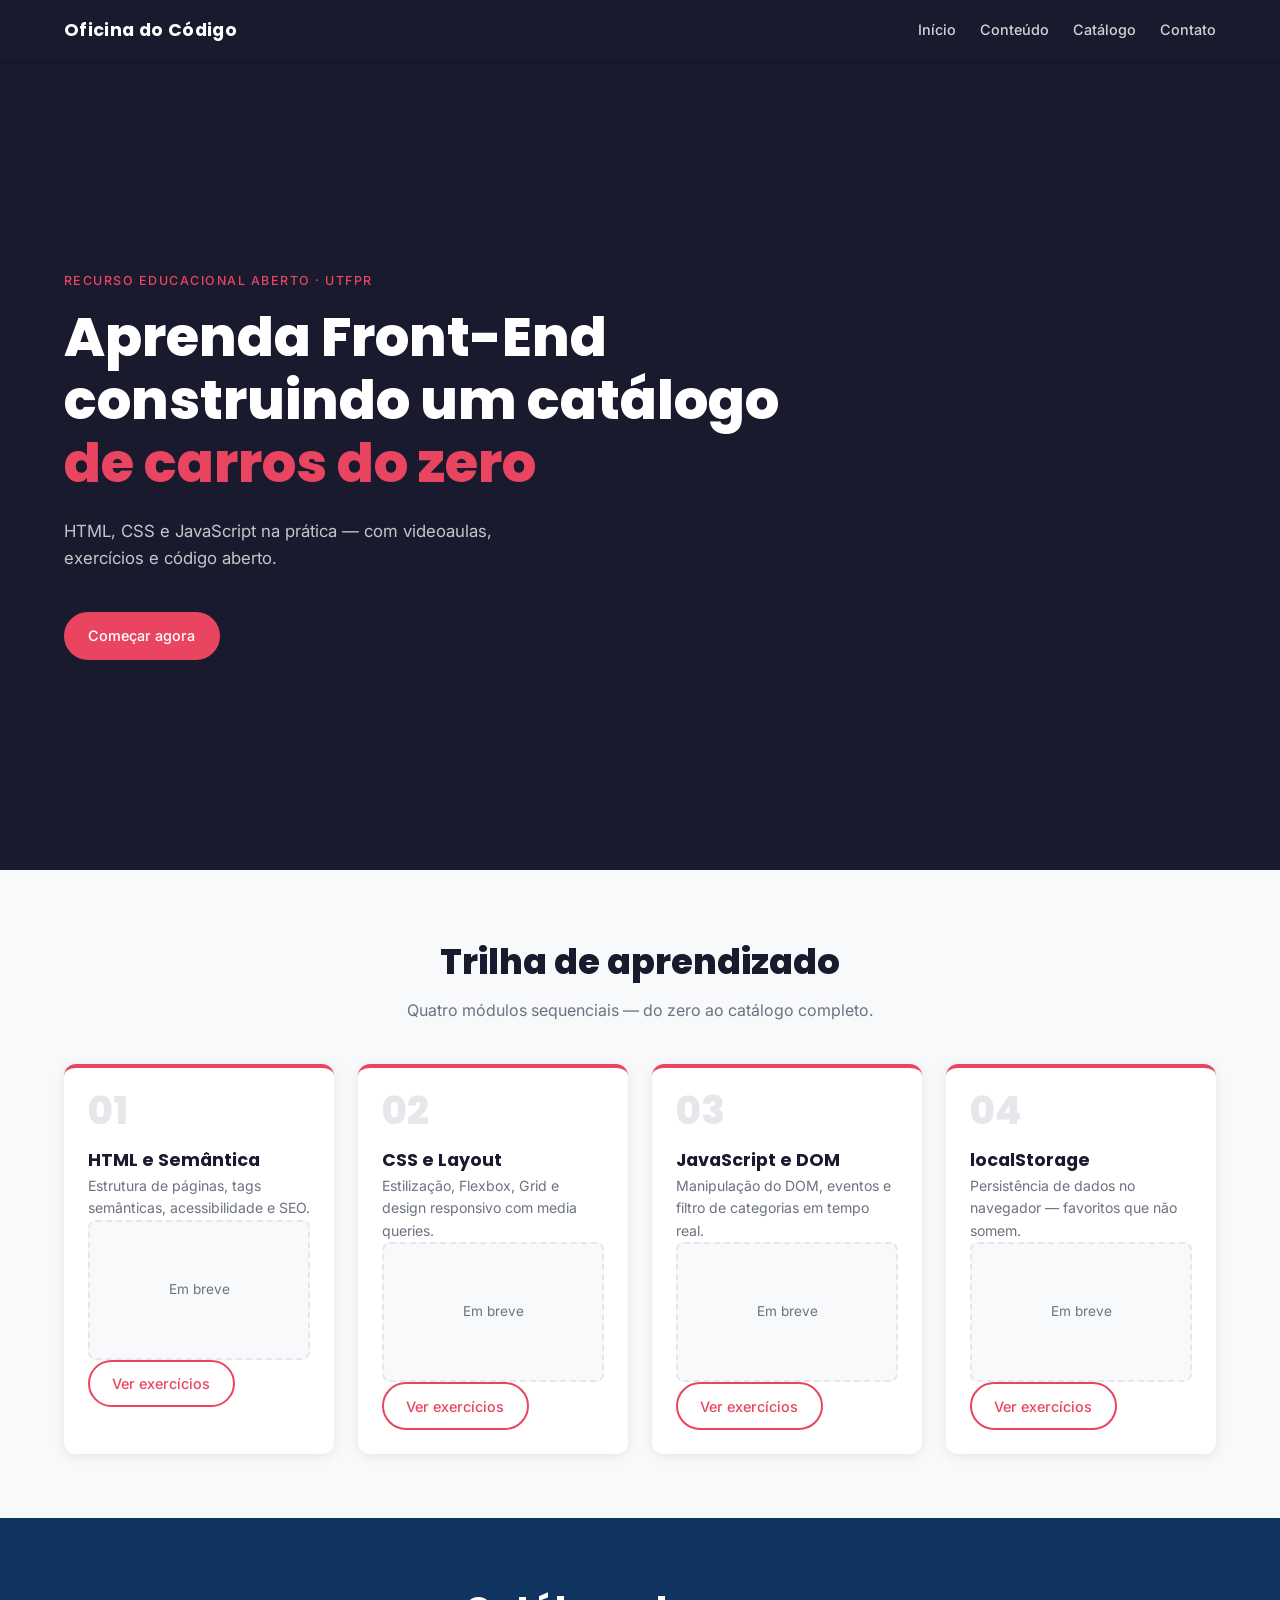
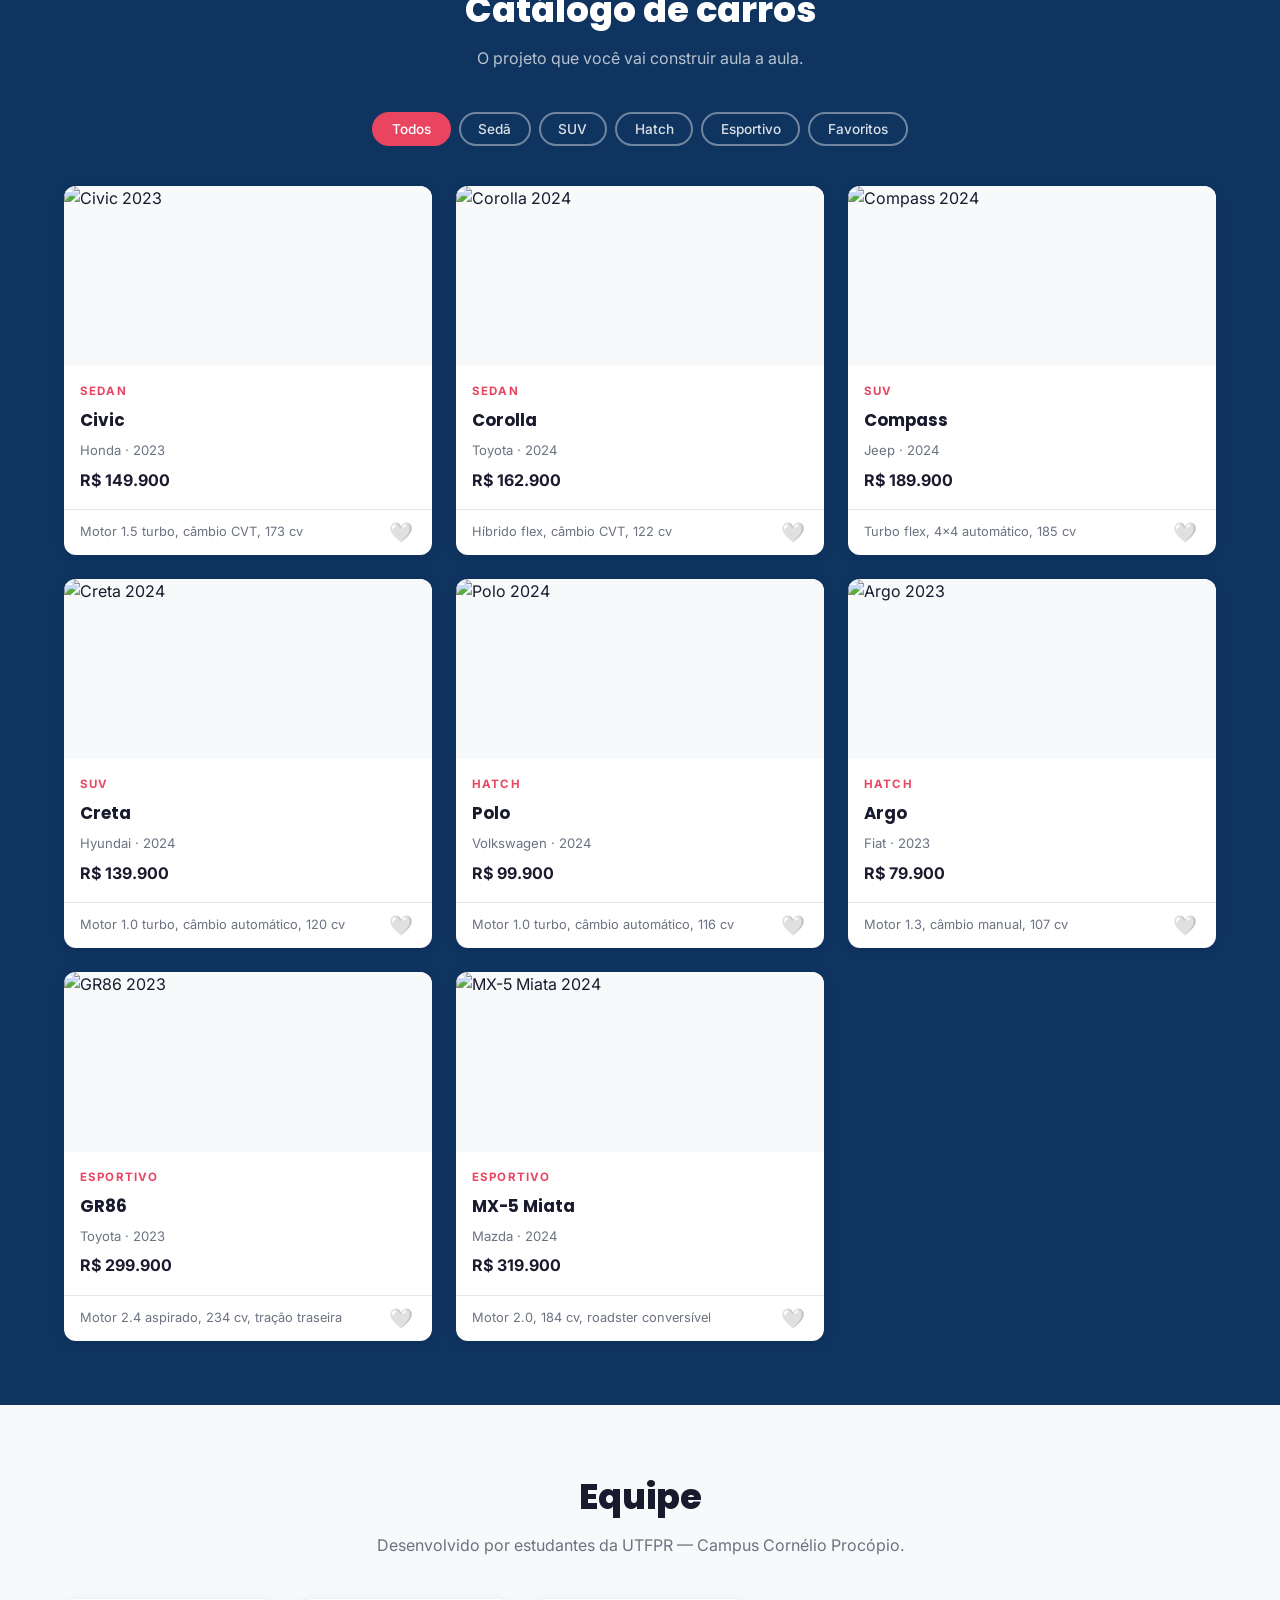
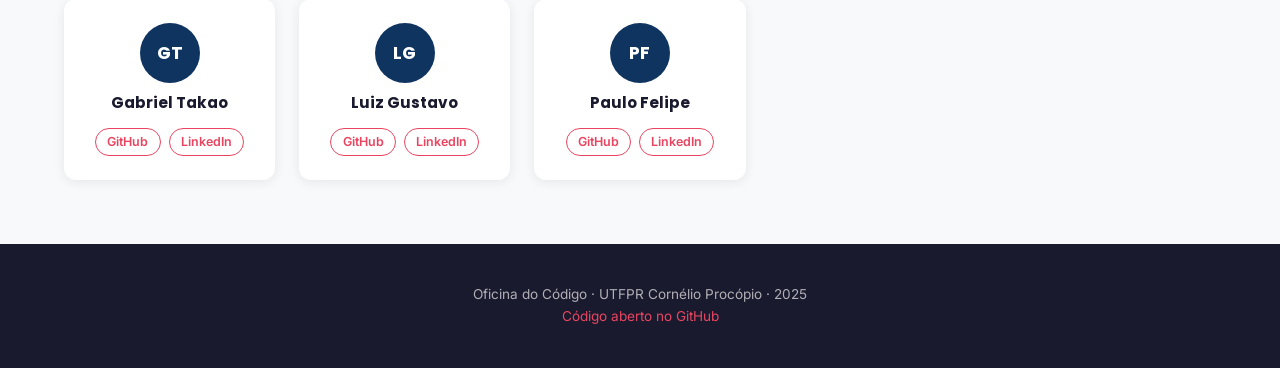
==== commit 6b5c42ce: "Adicionar wrapper para a seção hero e ajustar estilos de equipe" ====
--- a/index.html
+++ b/index.html
@@ -30,6 +30,7 @@
 
     <main>
 
+      <div class="hero-wrapper">
       <section id="apresentacao" class="hero" aria-labelledby="hero-titulo">
         <div class="hero__content">
           <p class="hero__tag">Recurso Educacional Aberto · UTFPR</p>
@@ -44,6 +45,7 @@
         </div>
         
       </section>
+</div>
 
       <section id="conteudo" class="trilha" aria-labelledby="trilha-titulo">
         <div class="container">
--- a/css/style.css
+++ b/css/style.css
@@ -1,10 +1,3 @@
-/* ═══════════════════════════════════════════════════════════════
-   style.css — Oficina do Código
-   Paleta: Azul escuro + Vermelho + Cinza claro
-   Tipografia: Inter (corpo) + Poppins (títulos)
-═══════════════════════════════════════════════════════════════ */
-
-/* ── VARIÁVEIS ─────────────────────────────────────────────── */
 :root {
   /* Cores */
   --cor-primaria:    #1A1A2E;   /* Azul escuro — fundo hero e header */
@@ -170,8 +163,11 @@
 }
 
 /* ── HERO ──────────────────────────────────────────────────── */
+.hero-wrapper {
+  background-color: var(--cor-primaria);
+}
+
 .hero {
-  background-color: var(--cor-primaria);
   color: #fff;
   min-height: 90vh;
   display: flex;
@@ -544,7 +540,7 @@
   .nav__toggle { display: flex; }
 
   .trilha__lista { grid-template-columns: 1fr 1fr; }
-  .equipe { grid-template-columns: repeat(3, 1fr); }
+  .equipe { grid-template-columns: repeat(2, 1fr); }
 }
 
 /* Mobile — até 480px */
@@ -554,4 +550,7 @@
   .equipe { grid-template-columns: 1fr 1fr; }
   .filtros { gap: 0.4rem; }
   .filtro { font-size: 0.78rem; padding: 0.4rem 0.85rem; }
-}
+  .membro { min-width: 0; }
+  .membro__nome { font-size: 0.85rem; word-break: break-word; }
+  .membro__links { flex-wrap: wrap; justify-content: center; }
+}
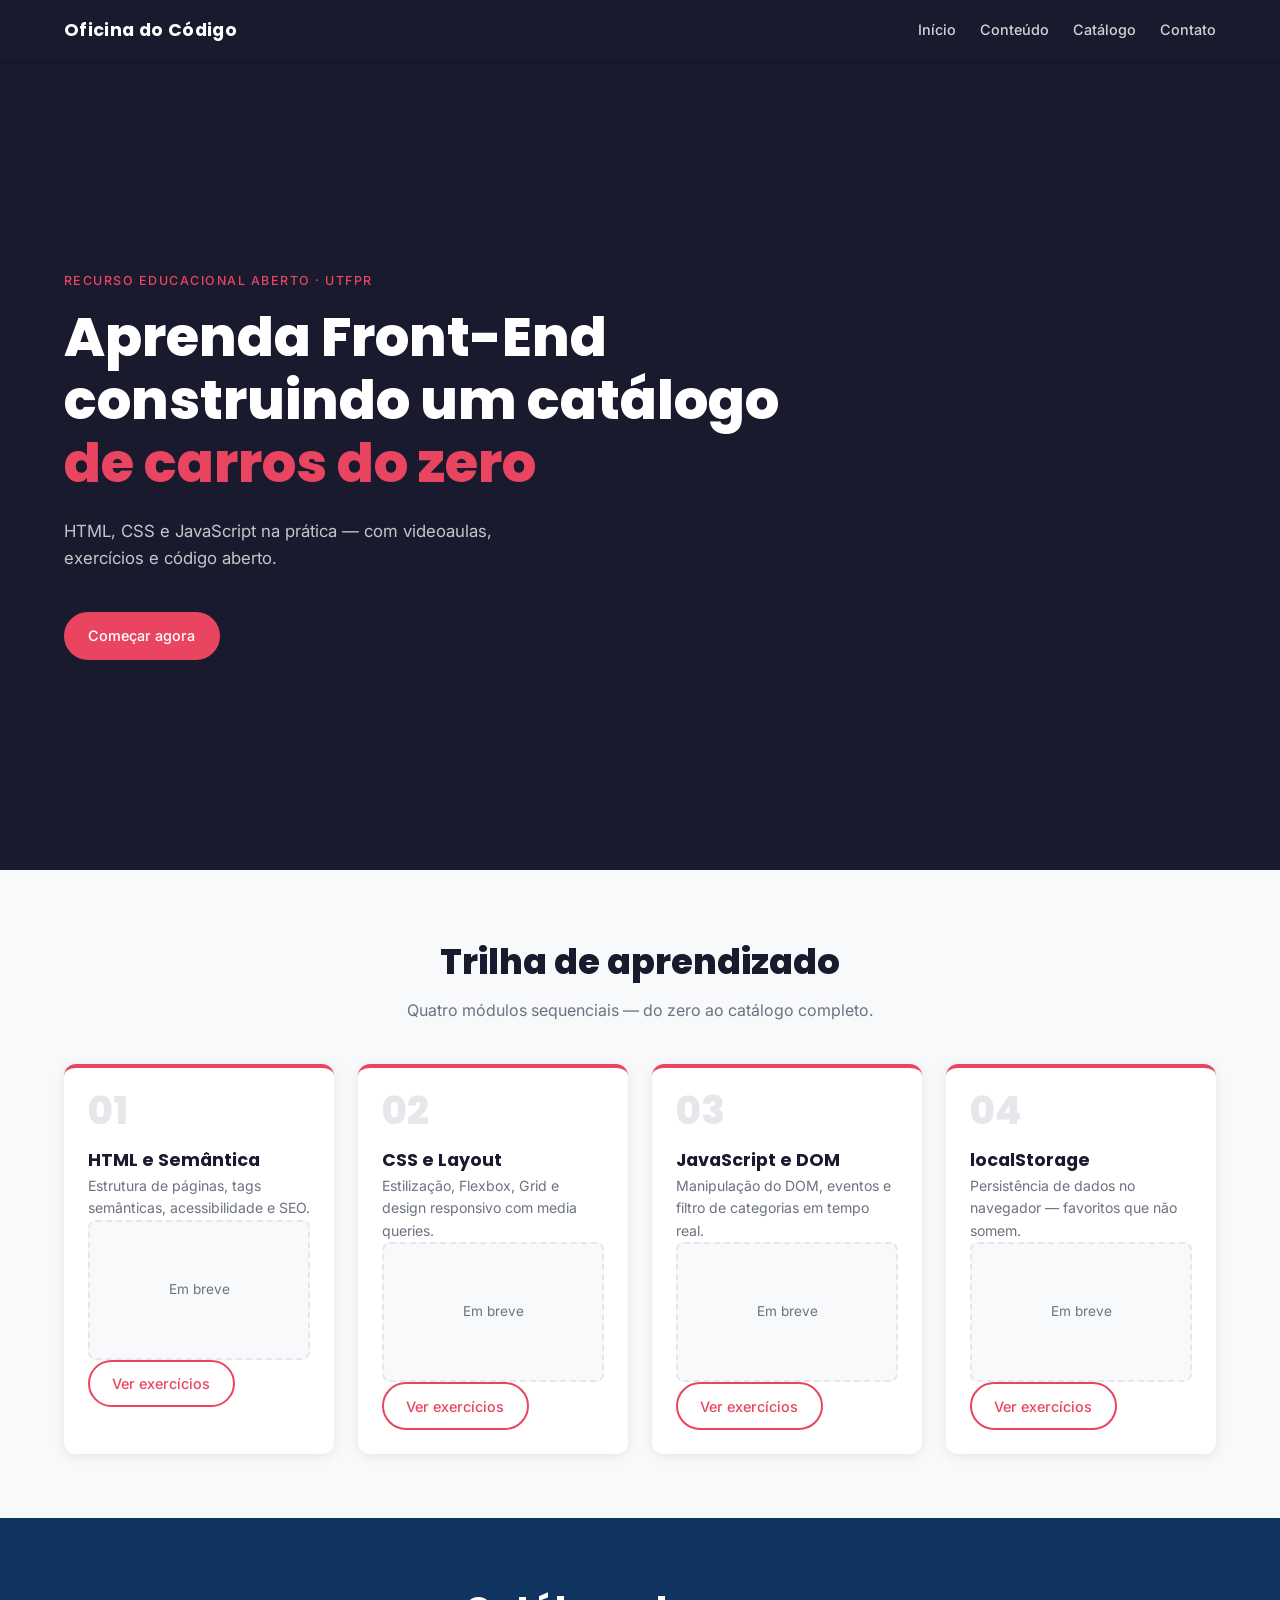
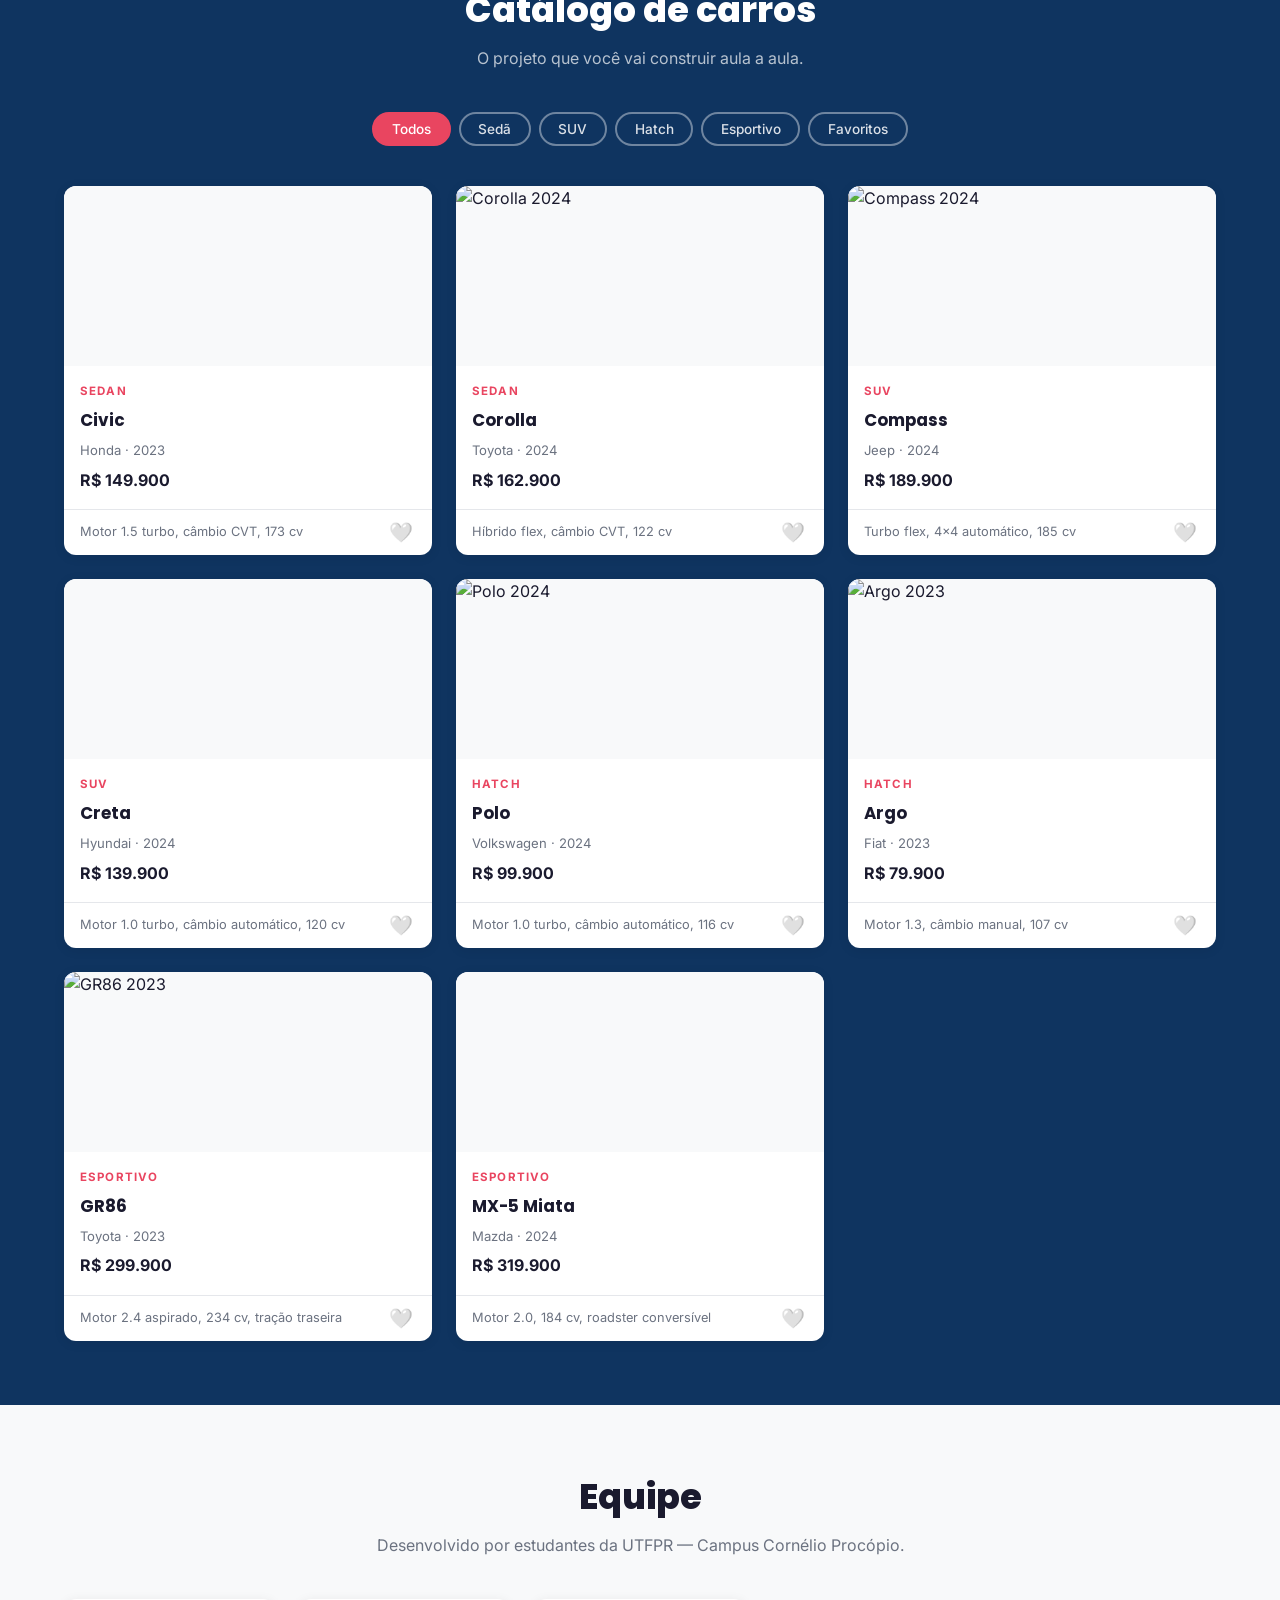
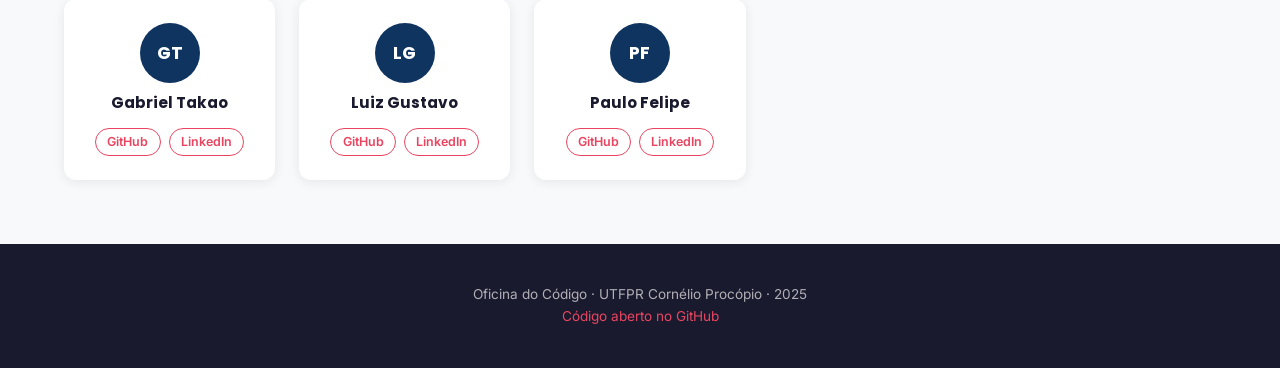
==== commit 62ece779: "Remoção target blank e rel noopener dos links de exercícios para evitar abertura em nova aba." ====
--- a/index.html
+++ b/index.html
@@ -62,7 +62,7 @@
                 <div class="modulo__video">
                   <div class="video__placeholder" aria-label="Vídeo da Aula 1 em breve">Em breve</div>
                 </div>
-                <a href="exercicios/aula-01-html/enunciado.html" class="btn btn--secundario" target="_blank" rel="noopener">
+                <a href="exercicios/aula-01-html/enunciado.html" class="btn btn--secundario">
                   Ver exercícios
                 </a>
               </div>
@@ -76,7 +76,7 @@
                 <div class="modulo__video">
                   <div class="video__placeholder" aria-label="Vídeo da Aula 2 em breve">Em breve</div>
                 </div>
-                <a href="exercicios/aula-02-css/enunciado.html" class="btn btn--secundario" target="_blank" rel="noopener">
+                <a href="exercicios/aula-02-css/enunciado.html" class="btn btn--secundario">
                   Ver exercícios
                 </a>
               </div>
@@ -90,7 +90,7 @@
                 <div class="modulo__video">
                   <div class="video__placeholder" aria-label="Vídeo da Aula 3 em breve">Em breve</div>
                 </div>
-                <a href="exercicios/aula-03-js/enunciado.html" class="btn btn--secundario" target="_blank" rel="noopener">
+                <a href="exercicios/aula-03-js/enunciado.html" class="btn btn--secundario">
                   Ver exercícios
                 </a>
               </div>
@@ -104,7 +104,7 @@
                 <div class="modulo__video">
                   <div class="video__placeholder" aria-label="Vídeo da Aula 4 em breve">Em breve</div>
                 </div>
-                <a href="exercicios/aula-04-localstorage/enunciado.html" class="btn btn--secundario" target="_blank" rel="noopener">
+                <a href="exercicios/aula-04-localstorage/enunciado.html" class="btn btn--secundario">
                   Ver exercícios
                 </a>
               </div>
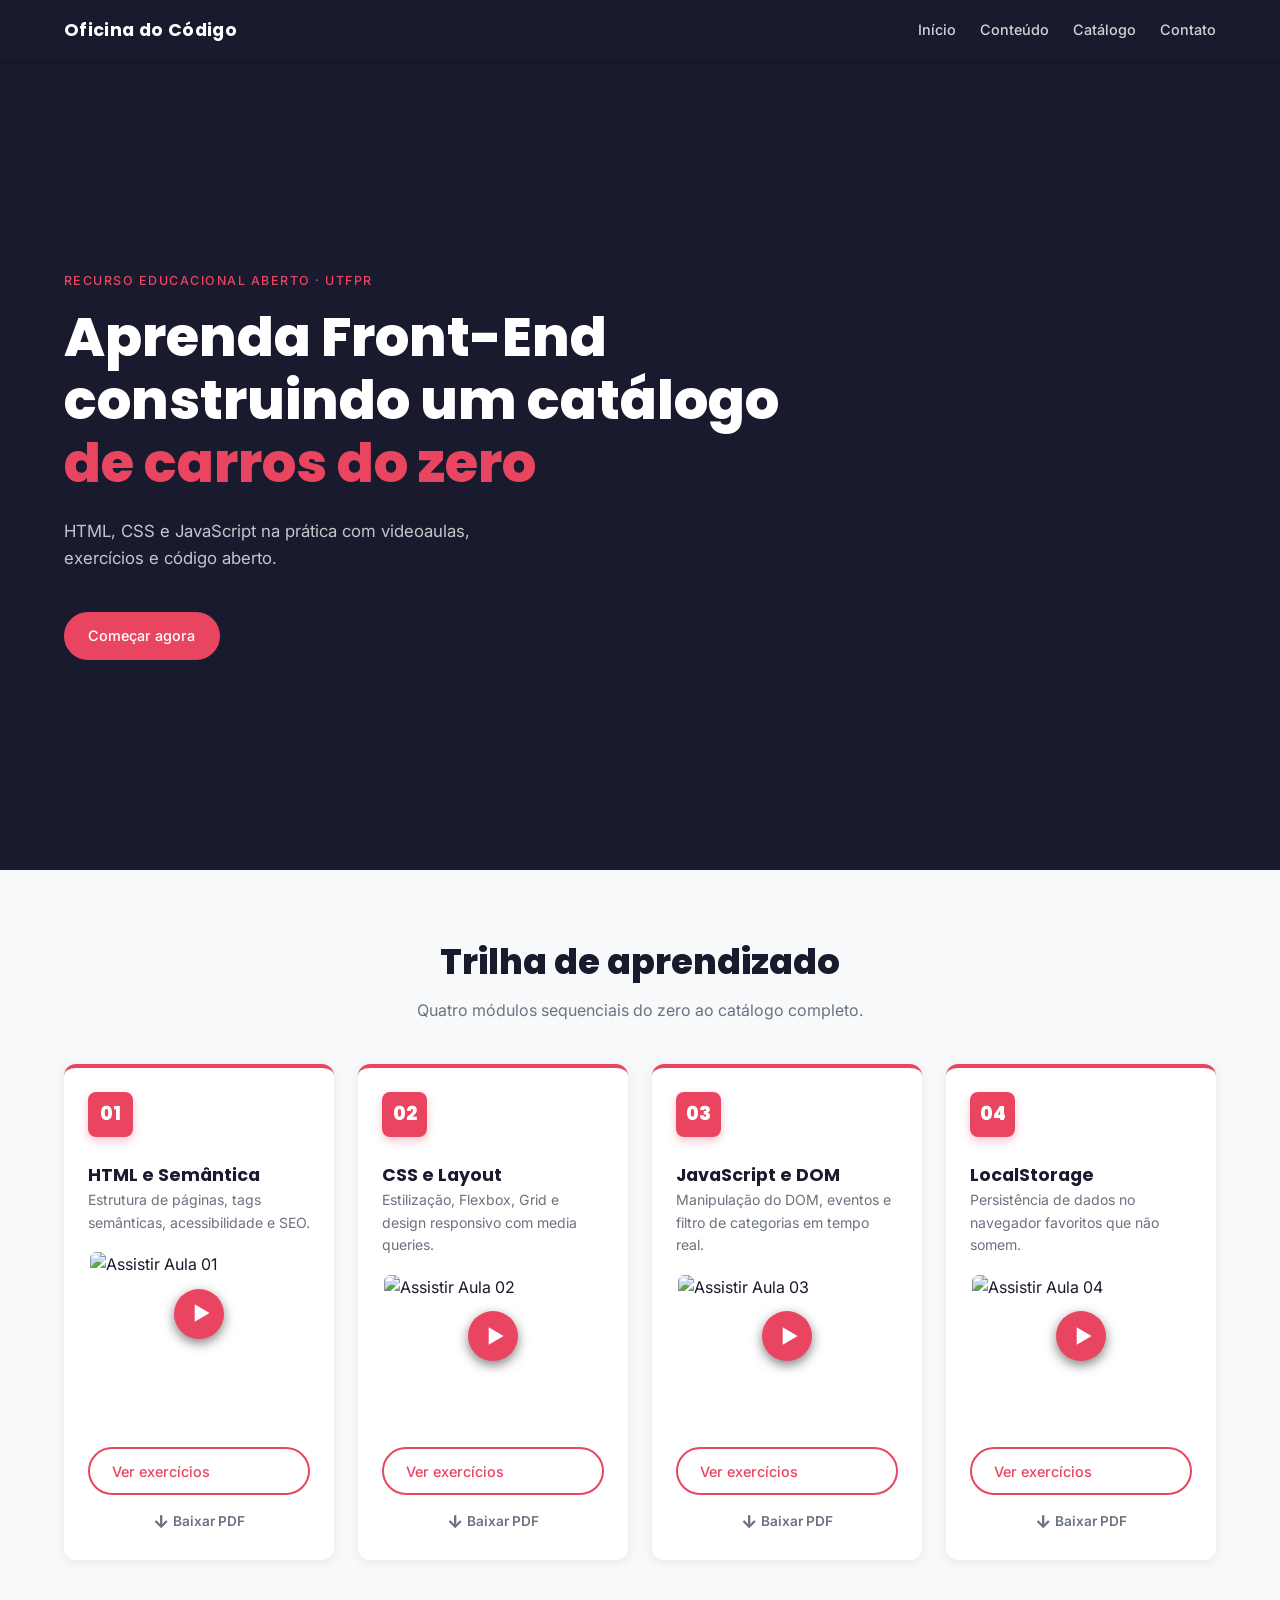
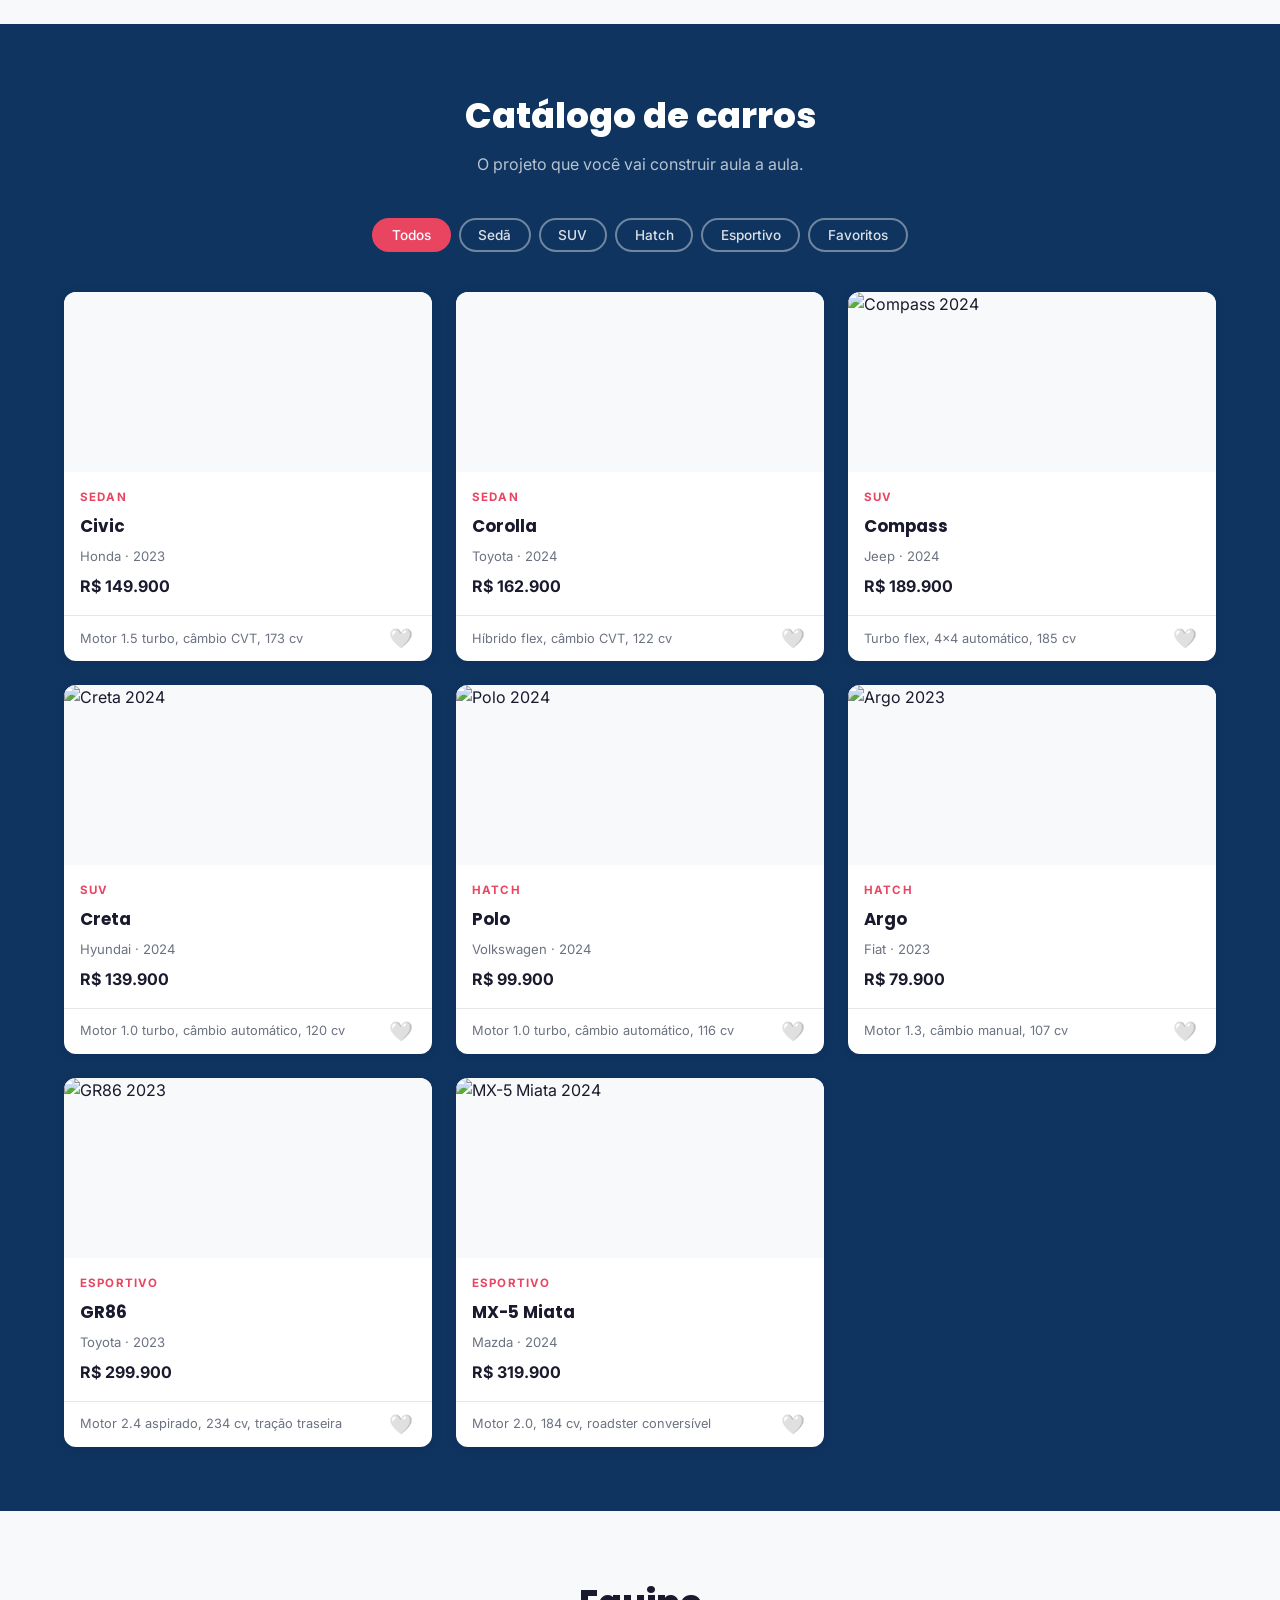
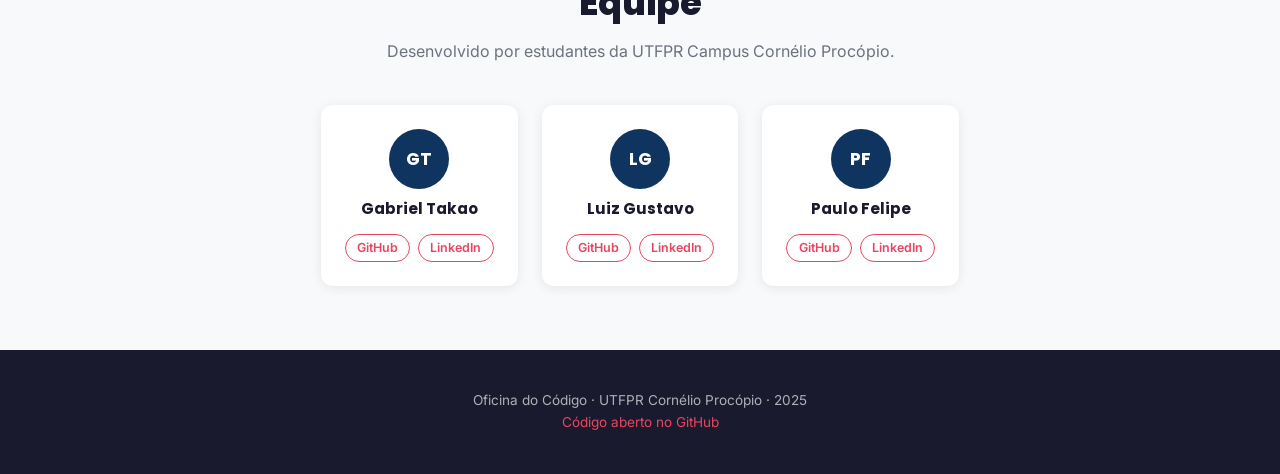
==== commit ae9128c6: "Refatorando a estrutura do codigo e melhorando a visibilidade e manutenciabilidade" ====
--- a/index.html
+++ b/index.html
@@ -3,7 +3,7 @@
   <head>
     <meta charset="UTF-8" />
     <meta name="viewport" content="width=device-width, initial-scale=1.0" />
-    <meta name="description" content="Oficina do Código — Aprenda programação web front-end construindo um catálogo interativo de carros." />
+    <meta name="description" content="Oficina do Código Aprenda programação web front-end construindo um catálogo interativo de carros." />
     <title>Oficina do Código | Catálogo Automotivo</title>
     <link rel="preconnect" href="https://fonts.googleapis.com" />
     <link rel="preconnect" href="https://fonts.gstatic.com" crossorigin />
@@ -39,7 +39,7 @@
             <span class="hero__destaque">de carros do zero</span>
           </h1>
           <p class="hero__subtitulo">
-            HTML, CSS e JavaScript na prática — com videoaulas, exercícios e código aberto.
+            HTML, CSS e JavaScript na prática com videoaulas, exercícios e código aberto.
           </p>
           <a href="#conteudo" class="btn btn--primario">Começar agora</a>
         </div>
@@ -50,7 +50,7 @@
       <section id="conteudo" class="trilha" aria-labelledby="trilha-titulo">
         <div class="container">
           <h2 id="trilha-titulo" class="secao__titulo">Trilha de aprendizado</h2>
-          <p class="secao__subtitulo">Quatro módulos sequenciais — do zero ao catálogo completo.</p>
+          <p class="secao__subtitulo">Quatro módulos sequenciais do zero ao catálogo completo.</p>
 
           <ol class="trilha__lista" role="list">
 
@@ -60,12 +60,19 @@
                 <h3 id="mod1-titulo" class="modulo__titulo">HTML e Semântica</h3>
                 <p class="modulo__desc">Estrutura de páginas, tags semânticas, acessibilidade e SEO.</p>
                 <div class="modulo__video">
-                  <div class="video__placeholder" aria-label="Vídeo da Aula 1 em breve">Em breve</div>
-                </div>
-                <a href="exercicios/aula-01-html/enunciado.html" class="btn btn--secundario">
-                  Ver exercícios
-                </a>
-              </div>
+                  <div class="capa-video abrir-modal" data-url="https://www.youtube.com/embed/AfQioOnekYE">
+                    <img src="https://img.youtube.com/vi/AfQioOnekYE/hqdefault.jpg" alt="Assistir Aula 01">
+                    <div class="capa-video__play">▶</div>
+                  </div>
+                </div>
+                <div class="modulo__acoes">
+                  <a href="exercicios/aula-01-html/enunciado.html" class="btn btn--secundario">
+                    Ver exercícios
+                  </a>
+                  <a href="assets/Aula 1 - SlideHtml.pdf" class="link-download" download>
+                    Baixar PDF
+                  </a>
+                </div>
             </article>
 
             <article class="modulo" aria-labelledby="mod2-titulo">
@@ -74,12 +81,19 @@
                 <h3 id="mod2-titulo" class="modulo__titulo">CSS e Layout</h3>
                 <p class="modulo__desc">Estilização, Flexbox, Grid e design responsivo com media queries.</p>
                 <div class="modulo__video">
-                  <div class="video__placeholder" aria-label="Vídeo da Aula 2 em breve">Em breve</div>
-                </div>
-                <a href="exercicios/aula-02-css/enunciado.html" class="btn btn--secundario">
-                  Ver exercícios
-                </a>
-              </div>
+                  <div class="capa-video abrir-modal" data-url="https://www.youtube.com/embed/h7RREJRGDv0">
+                    <img src="https://img.youtube.com/vi/h7RREJRGDv0/hqdefault.jpg" alt="Assistir Aula 02">
+                    <div class="capa-video__play">▶</div>
+                  </div>
+                </div>
+                <div class="modulo__acoes">
+                  <a href="exercicios/aula-02-css/enunciado.html" class="btn btn--secundario">
+                    Ver exercícios
+                  </a>
+                  <a href="assets/Aula 2 - SlideCss.pdf" class="link-download" download>
+                    Baixar PDF
+                  </a>
+                </div>
             </article>
 
             <article class="modulo" aria-labelledby="mod3-titulo">
@@ -88,25 +102,43 @@
                 <h3 id="mod3-titulo" class="modulo__titulo">JavaScript e DOM</h3>
                 <p class="modulo__desc">Manipulação do DOM, eventos e filtro de categorias em tempo real.</p>
                 <div class="modulo__video">
-                  <div class="video__placeholder" aria-label="Vídeo da Aula 3 em breve">Em breve</div>
-                </div>
-                <a href="exercicios/aula-03-js/enunciado.html" class="btn btn--secundario">
-                  Ver exercícios
-                </a>
+                  <div class="capa-video abrir-modal" data-url="https://www.youtube.com/embed/2o-5z9Ykgm4">
+                    <img src="https://img.youtube.com/vi/2o-5z9Ykgm4/hqdefault.jpg" alt="Assistir Aula 03">
+                    <div class="capa-video__play">▶</div>
+                  </div>
+                </div>
+                <div class="modulo__acoes">
+                  <a href="exercicios/aula-03-js/enunciado.html" class="btn btn--secundario">
+                    Ver exercícios
+                  </a>
+                  <a href="assets/Aula 3 - SlideJs.pdf" class="link-download" download>
+                    Baixar PDF
+                  </a>
+                </div>
               </div>
             </article>
 
             <article class="modulo" aria-labelledby="mod4-titulo">
               <div class="modulo__numero" aria-hidden="true">04</div>
               <div class="modulo__corpo">
-                <h3 id="mod4-titulo" class="modulo__titulo">localStorage</h3>
-                <p class="modulo__desc">Persistência de dados no navegador — favoritos que não somem.</p>
-                <div class="modulo__video">
-                  <div class="video__placeholder" aria-label="Vídeo da Aula 4 em breve">Em breve</div>
-                </div>
-                <a href="exercicios/aula-04-localstorage/enunciado.html" class="btn btn--secundario">
-                  Ver exercícios
-                </a>
+                <h3 id="mod4-titulo" class="modulo__titulo">LocalStorage</h3>
+                <p class="modulo__desc">Persistência de dados no navegador favoritos que não somem.</p>
+                <div class="modulo__video">
+                  <div class="capa-video abrir-modal" data-url="https://www.youtube.com/embed/ffDIVp9jocE">
+                    <img src="https://img.youtube.com/vi/ffDIVp9jocE/hqdefault.jpg" alt="Assistir Aula 04">
+                    <div class="capa-video__play">▶</div>
+                  </div>
+                </div>
+                </div>
+                <div class="modulo__acoes">
+                  <a href="exercicios/aula-04-localstorage/enunciado.html" class="btn btn--secundario">
+                    Ver exercícios
+                  </a>
+                  <a href="assets/Aula 4 - SlideLocalstorage.pdf" class="link-download" download>
+                    Baixar PDF
+                  </a>
+                </div>
+                </div>
               </div>
             </article>
 
@@ -140,7 +172,7 @@
       <section id="contato" class="contato" aria-labelledby="contato-titulo">
         <div class="container">
           <h2 id="contato-titulo" class="secao__titulo">Equipe</h2>
-          <p class="secao__subtitulo">Desenvolvido por estudantes da UTFPR — Campus Cornélio Procópio.</p>
+          <p class="secao__subtitulo">Desenvolvido por estudantes da UTFPR Campus Cornélio Procópio.</p>
 
           <ul class="equipe" role="list">
 
@@ -173,6 +205,15 @@
           </ul>
         </div>
       </section>
+    
+      <div id="meuModal" class="modal">
+        <div class="modal__conteudo">
+          <span class="modal__fechar" aria-label="Fechar vídeo">&times;</span>
+          <div class="video-responsivo">
+            <iframe id="videoIframe" src="" title="Video Player" frameborder="0" allow="accelerometer; autoplay; clipboard-write; encrypted-media; gyroscope; picture-in-picture" allowfullscreen></iframe>
+          </div>
+        </div>
+      </div>
 
     </main>
 
--- a/css/style.css
+++ b/css/style.css
@@ -255,10 +255,18 @@
 
 .modulo__numero {
   font-family: var(--font-titulo);
-  font-size: 2.4rem;
+  font-size: 1.2rem;
   font-weight: 800;
-  color: var(--cor-borda);
-  line-height: 1;
+  color: #fff;
+  background-color: var(--cor-acento);
+  display: inline-flex;
+  align-items: center;
+  justify-content: center;
+  width: 45px;
+  height: 45px;
+  border-radius: 8px;
+  box-shadow: 0 4px 10px rgba(233, 69, 96, 0.3);
+  margin-bottom: 0.5rem;
 }
 
 .modulo__titulo {
@@ -271,7 +279,7 @@
 .modulo__desc {
   font-size: 0.88rem;
   color: var(--cor-texto-muted);
-  flex: 1;
+  margin-bottom: var(--gap-sm); 
 }
 
 .video__placeholder {
@@ -292,6 +300,12 @@
   aspect-ratio: 16 / 9;
   border-radius: 0.5rem;
   border: none;
+}
+
+.modulo__corpo {
+  display: flex;
+  flex-direction: column;
+  flex: 1;
 }
 
 /* ── CATÁLOGO ──────────────────────────────────────────────── */
@@ -436,8 +450,9 @@
 }
 
 .equipe {
-  display: grid;
-  grid-template-columns: repeat(auto-fill, minmax(180px, 1fr));
+  display: flex;
+  justify-content: center;
+  flex-wrap: wrap;
   gap: var(--gap-md);
 }
 
@@ -508,6 +523,147 @@
 }
 .rodape a { color: var(--cor-acento); }
 .rodape a:hover { text-decoration: underline; }
+
+/* ── MODAL DE VÍDEO ────────────────────────────────────────── */
+.modal {
+  display: none; 
+  position: fixed; 
+  z-index: 1000; 
+  left: 0;
+  top: 0;
+  width: 100%;
+  height: 100%;
+  background-color: rgba(26, 26, 46, 0.9);
+  align-items: center; 
+  justify-content: center; 
+}
+
+.modal__conteudo {
+  position: relative;
+  width: 90%;
+  max-width: 800px; 
+  background-color: var(--cor-primaria);
+  border-radius: var(--raio-borda);
+  box-shadow: 0 10px 30px rgba(0,0,0,0.5);
+  padding: var(--gap-xs);
+}
+
+.modal__fechar {
+  color: #fff;
+  position: absolute;
+  top: -40px;
+  right: 0;
+  font-size: 35px;
+  font-weight: bold;
+  cursor: pointer;
+  transition: color var(--transicao);
+}
+
+.modal__fechar:hover {
+  color: var(--cor-acento);
+}
+
+.video-responsivo {
+  position: relative;
+  padding-bottom: 56.25%;
+  height: 0;
+  overflow: hidden;
+  border-radius: calc(var(--raio-borda) - 4px);
+}
+
+.video-responsivo iframe {
+  position: absolute;
+  top: 0;
+  left: 0;
+  width: 100%;
+  height: 100%;
+  border: none;
+}
+
+/* ── CAPA DO VÍDEO (THUMBNAIL CLICÁVEL) ───────────────────────── */
+.capa-video {
+  position: relative;
+  cursor: pointer;
+  border-radius: 0.5rem;
+  overflow: hidden;
+  margin-bottom: var(--gap-sm);
+  border: 2px solid transparent;
+  transition: transform var(--transicao), border-color var(--transicao);
+}
+
+/* Efeito ao passar o mouse por cima da imagem toda */
+.capa-video:hover {
+  transform: scale(1.02);
+  border-color: var(--cor-acento);
+}
+
+.capa-video img {
+  width: 100%;
+  aspect-ratio: 16 / 9;
+  object-fit: cover;
+  display: block;
+}
+
+/* O botão de Play flutuante */
+.capa-video__play {
+  position: absolute;
+  top: 50%;
+  left: 50%;
+  transform: translate(-50%, -50%);
+  background-color: var(--cor-acento);
+  color: white;
+  width: 50px;
+  height: 50px;
+  border-radius: 50%;
+  display: flex;
+  align-items: center;
+  justify-content: center;
+  font-size: 1.2rem;
+  padding-left: 4px;
+  box-shadow: 0 4px 12px rgba(0,0,0,0.5);
+  transition: transform var(--transicao), background-color var(--transicao);
+}
+
+/* Efeito no botão de play quando o mouse está sobre a capa */
+.capa-video:hover .capa-video__play {
+  transform: translate(-50%, -50%) scale(1.15);
+  background-color: #ff0000;
+}
+
+/* ── AÇÕES DO MÓDULO (BOTÕES E DOWNLOAD) ───────────────────────── */
+.modulo__acoes {
+  display: flex;
+  flex-direction: column;
+  align-items: stretch;
+  gap: 0.8rem;
+  margin-top: auto; 
+  padding-top: var(--gap-sm);
+}
+
+/* Precisamos de garantir que o link do PDF fica centrado agora que estão em coluna */
+.link-download {
+  font-family: var(--font-corpo);
+  font-size: 0.85rem;
+  font-weight: 600;
+  color: var(--cor-texto-muted);
+  display: inline-flex;
+  align-items: center;
+  justify-content: center;
+  gap: 0.3rem;
+  transition: color var(--transicao);
+}
+
+.link-download:hover {
+  color: var(--cor-acento);
+  text-decoration: underline;
+  text-underline-offset: 4px;
+}
+
+.link-download::before {
+  content: "↓";
+  font-size: 1.1rem;
+  font-weight: 800;
+}
 
 /* ═══════════════════════════════════════════════════════════════
    MEDIA QUERIES — RESPONSIVIDADE
@@ -540,17 +696,15 @@
   .nav__toggle { display: flex; }
 
   .trilha__lista { grid-template-columns: 1fr 1fr; }
-  .equipe { grid-template-columns: repeat(2, 1fr); }
 }
 
 /* Mobile — até 480px */
 @media (max-width: 480px) {
   .trilha__lista { grid-template-columns: 1fr; }
   .grade { grid-template-columns: 1fr; }
-  .equipe { grid-template-columns: 1fr 1fr; }
   .filtros { gap: 0.4rem; }
   .filtro { font-size: 0.78rem; padding: 0.4rem 0.85rem; }
   .membro { min-width: 0; }
   .membro__nome { font-size: 0.85rem; word-break: break-word; }
   .membro__links { flex-wrap: wrap; justify-content: center; }
-}
+}
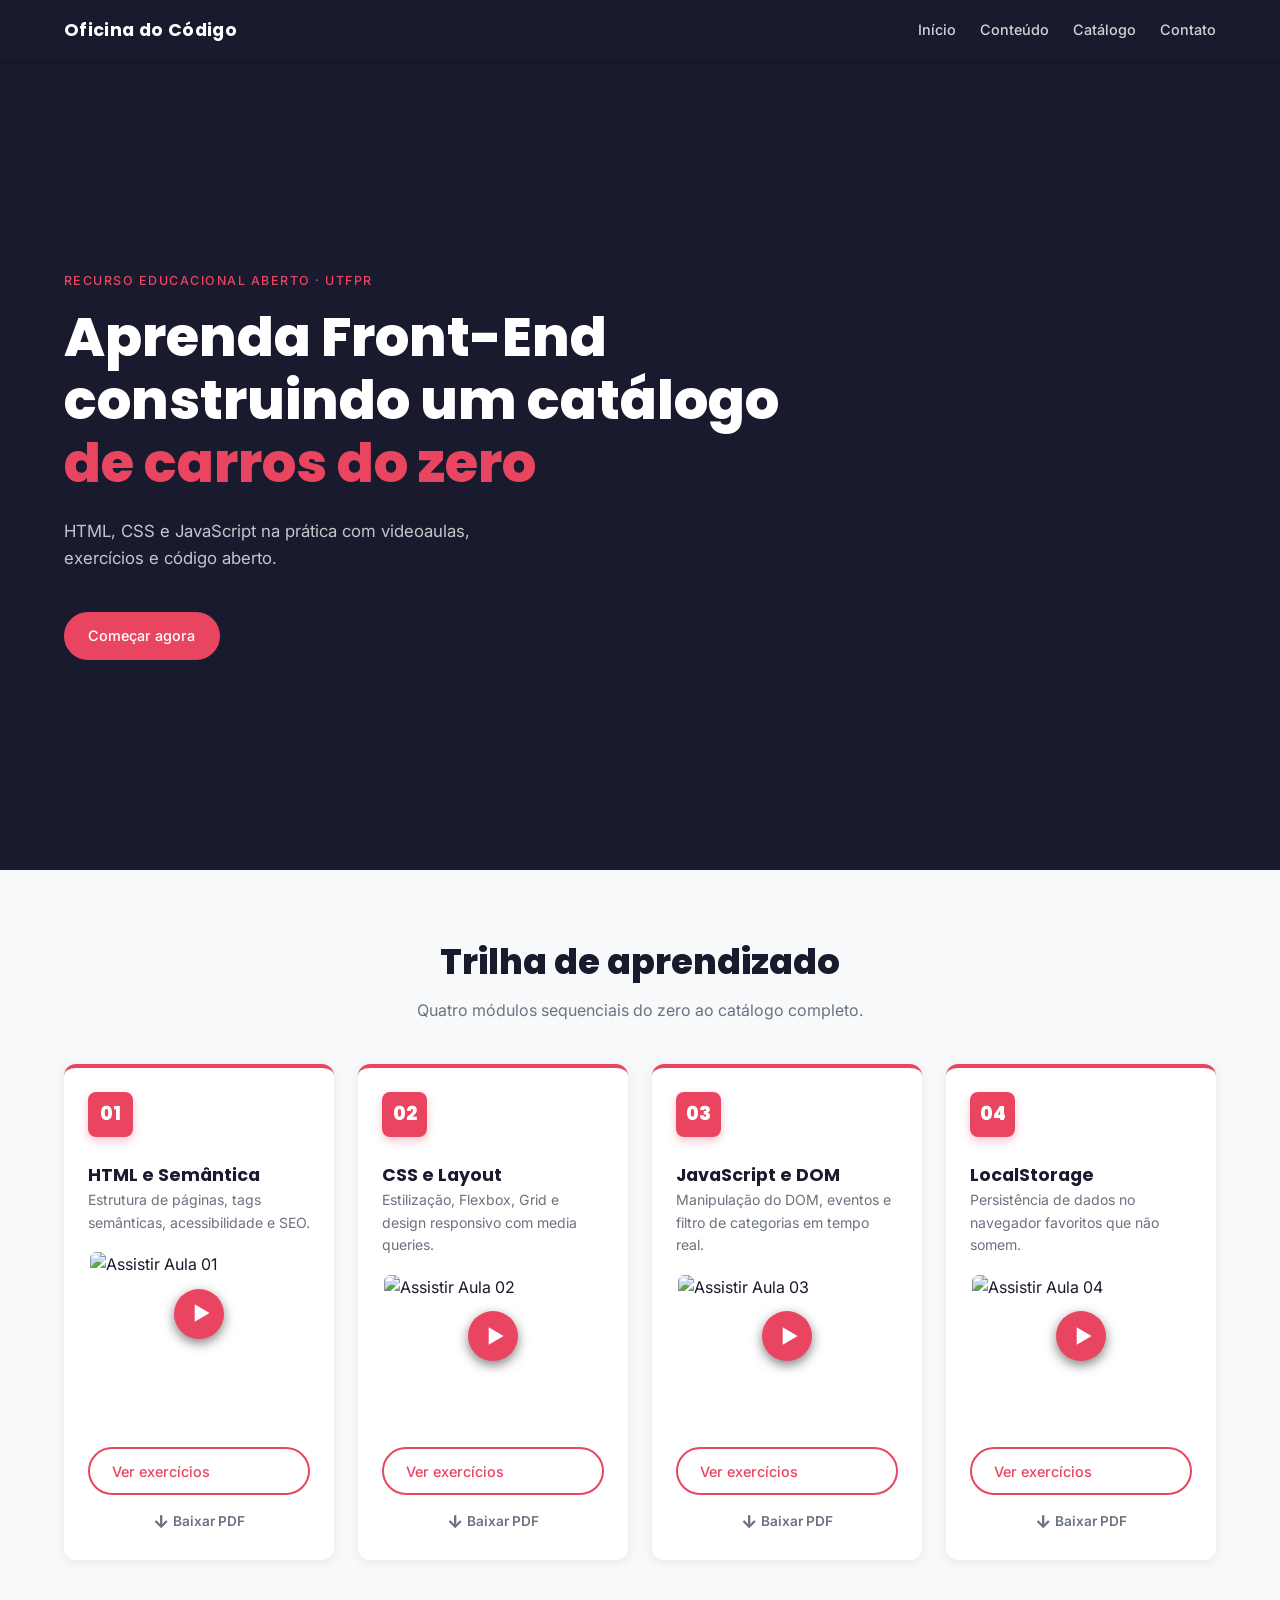
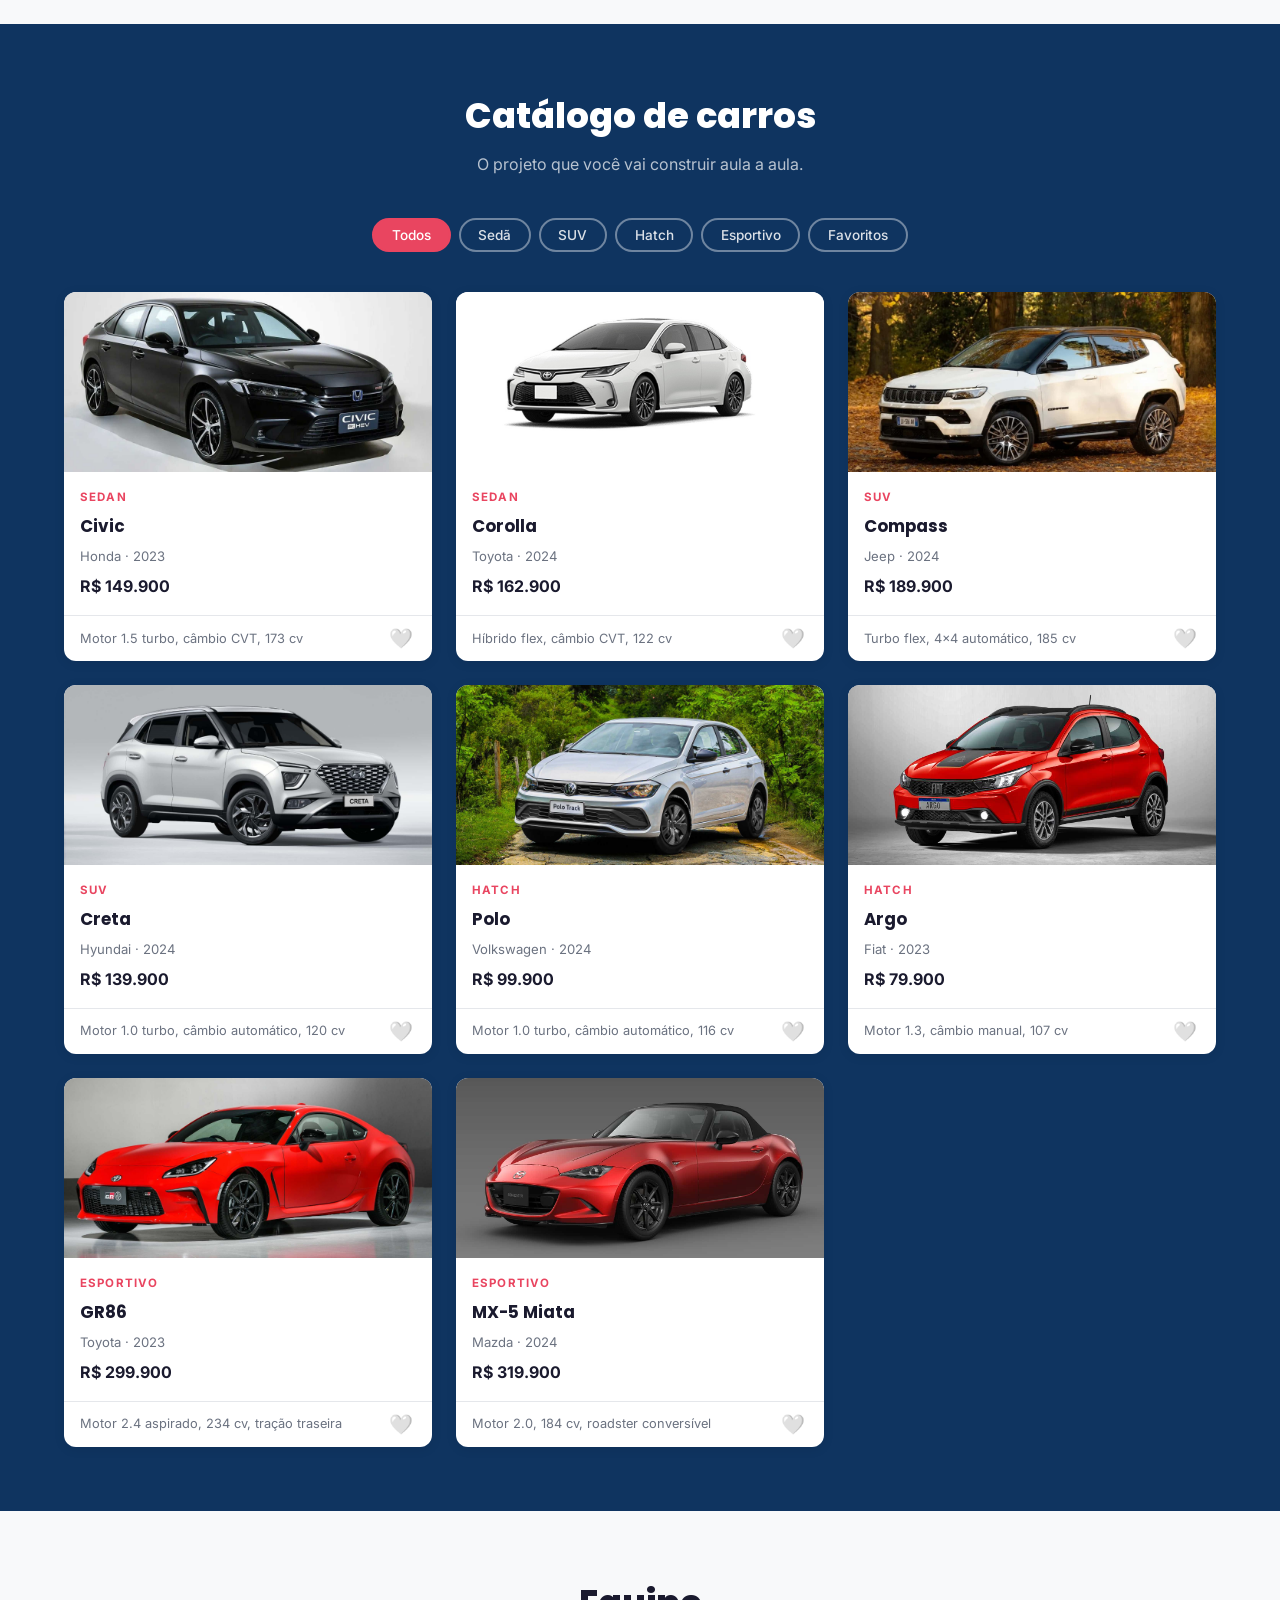
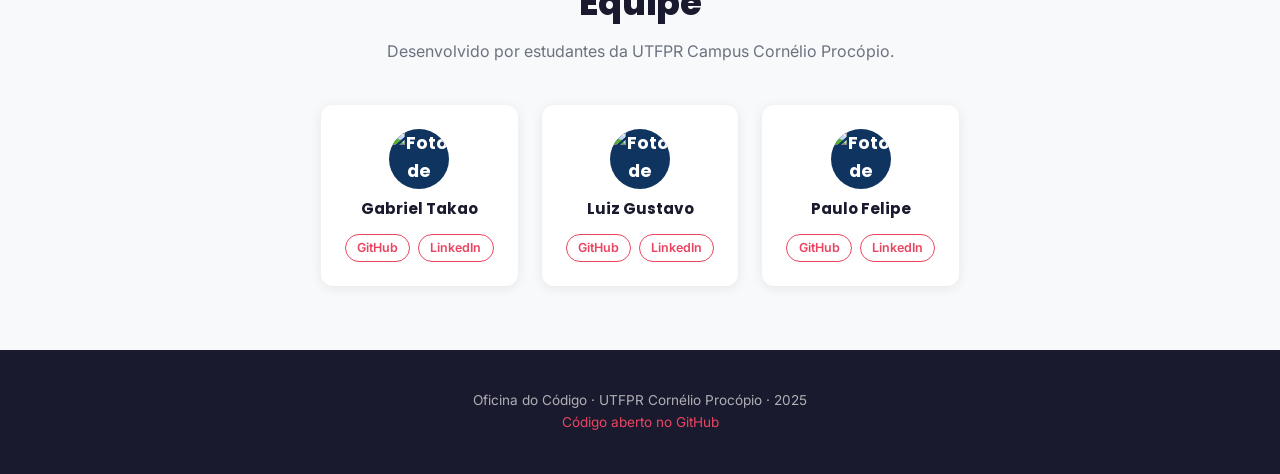
==== commit c2240df1: "Atualizando as imagens dos membros da equipe e os links para o github e linkedin" ====
--- a/index.html
+++ b/index.html
@@ -177,7 +177,7 @@
           <ul class="equipe" role="list">
 
             <li class="membro">
-              <div class="membro__avatar" aria-hidden="true">GT</div>
+              <img class="membro__avatar" src="https://github.com/Gabrie1Tk.png" alt="Foto de Gabriel Takao">
               <h3 class="membro__nome">Gabriel Takao</h3>
               <div class="membro__links">
                 <a href="https://github.com/Gabrie1Tk" target="_blank" rel="noopener" aria-label="GitHub de Gabriel">GitHub</a>
@@ -186,7 +186,7 @@
             </li>
 
             <li class="membro">
-              <div class="membro__avatar" aria-hidden="true">LG</div>
+              <img class="membro__avatar" src="https://github.com/LuizGustavo2105.png" alt="Foto de Luiz Gustavo">
               <h3 class="membro__nome">Luiz Gustavo</h3>
               <div class="membro__links">
                 <a href="https://github.com/LuizGustavo2105" target="_blank" rel="noopener" aria-label="GitHub de Luiz Gustavo">GitHub</a>
@@ -195,11 +195,11 @@
             </li>
 
             <li class="membro">
-              <div class="membro__avatar" aria-hidden="true">PF</div>
+              <img class="membro__avatar" src="https://github.com/paulozanatta.png" alt="Foto de Paulo Felipe">
               <h3 class="membro__nome">Paulo Felipe</h3>
               <div class="membro__links">
-                <a href="https://github.com/" target="_blank" rel="noopener" aria-label="GitHub de Paulo Felipe">GitHub</a>
-                <a href="https://linkedin.com/" target="_blank" rel="noopener" aria-label="LinkedIn de Paulo Felipe">LinkedIn</a>
+                <a href="https://github.com/paulozanatta" target="_blank" rel="noopener" aria-label="GitHub de Paulo Felipe">GitHub</a>
+                <a href="https://www.linkedin.com/in/paulo-felipe-zanatta-dos-santos-90ab89283/" target="_blank" rel="noopener" aria-label="LinkedIn de Paulo Felipe">LinkedIn</a>
               </div>
             </li>
           </ul>
--- a/css/style.css
+++ b/css/style.css
@@ -482,6 +482,7 @@
   font-family: var(--font-titulo);
   font-size: 1.1rem;
   font-weight: 700;
+  object-fit: cover;
 }
 
 .membro__nome {
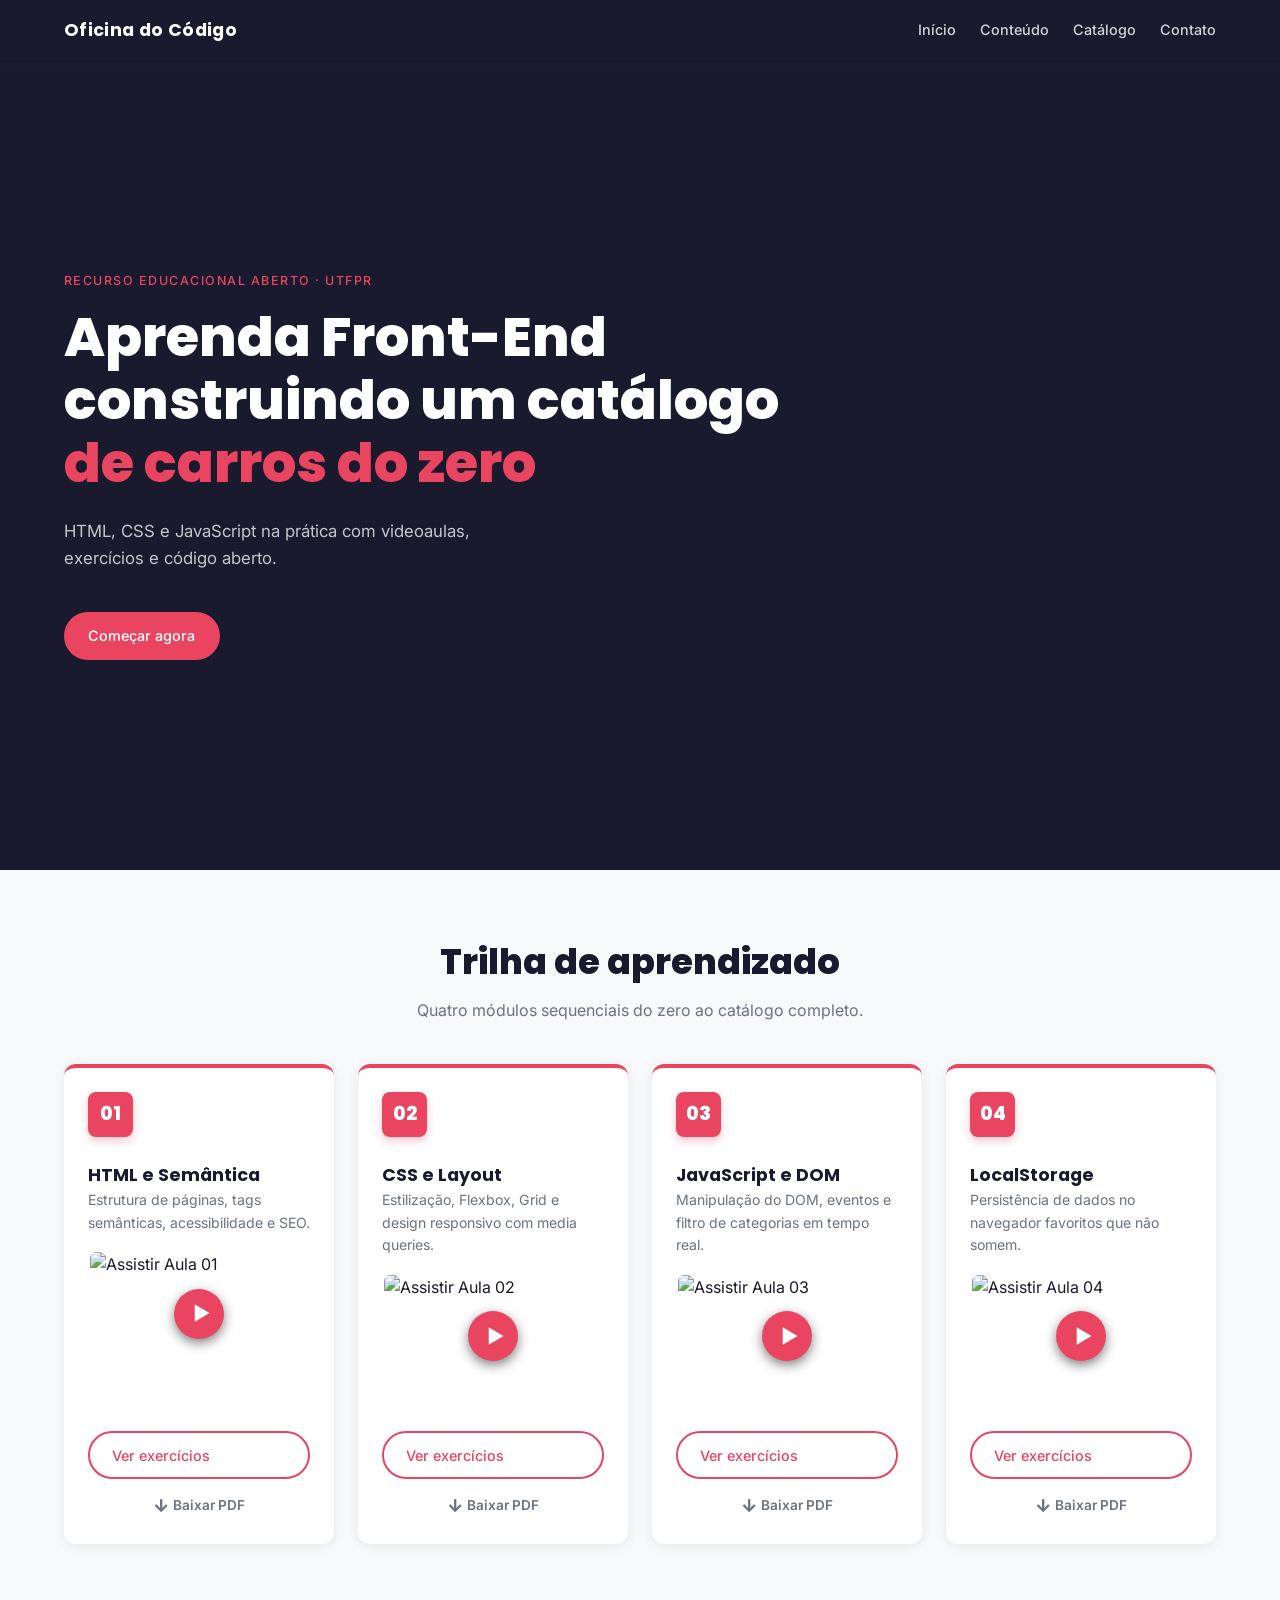
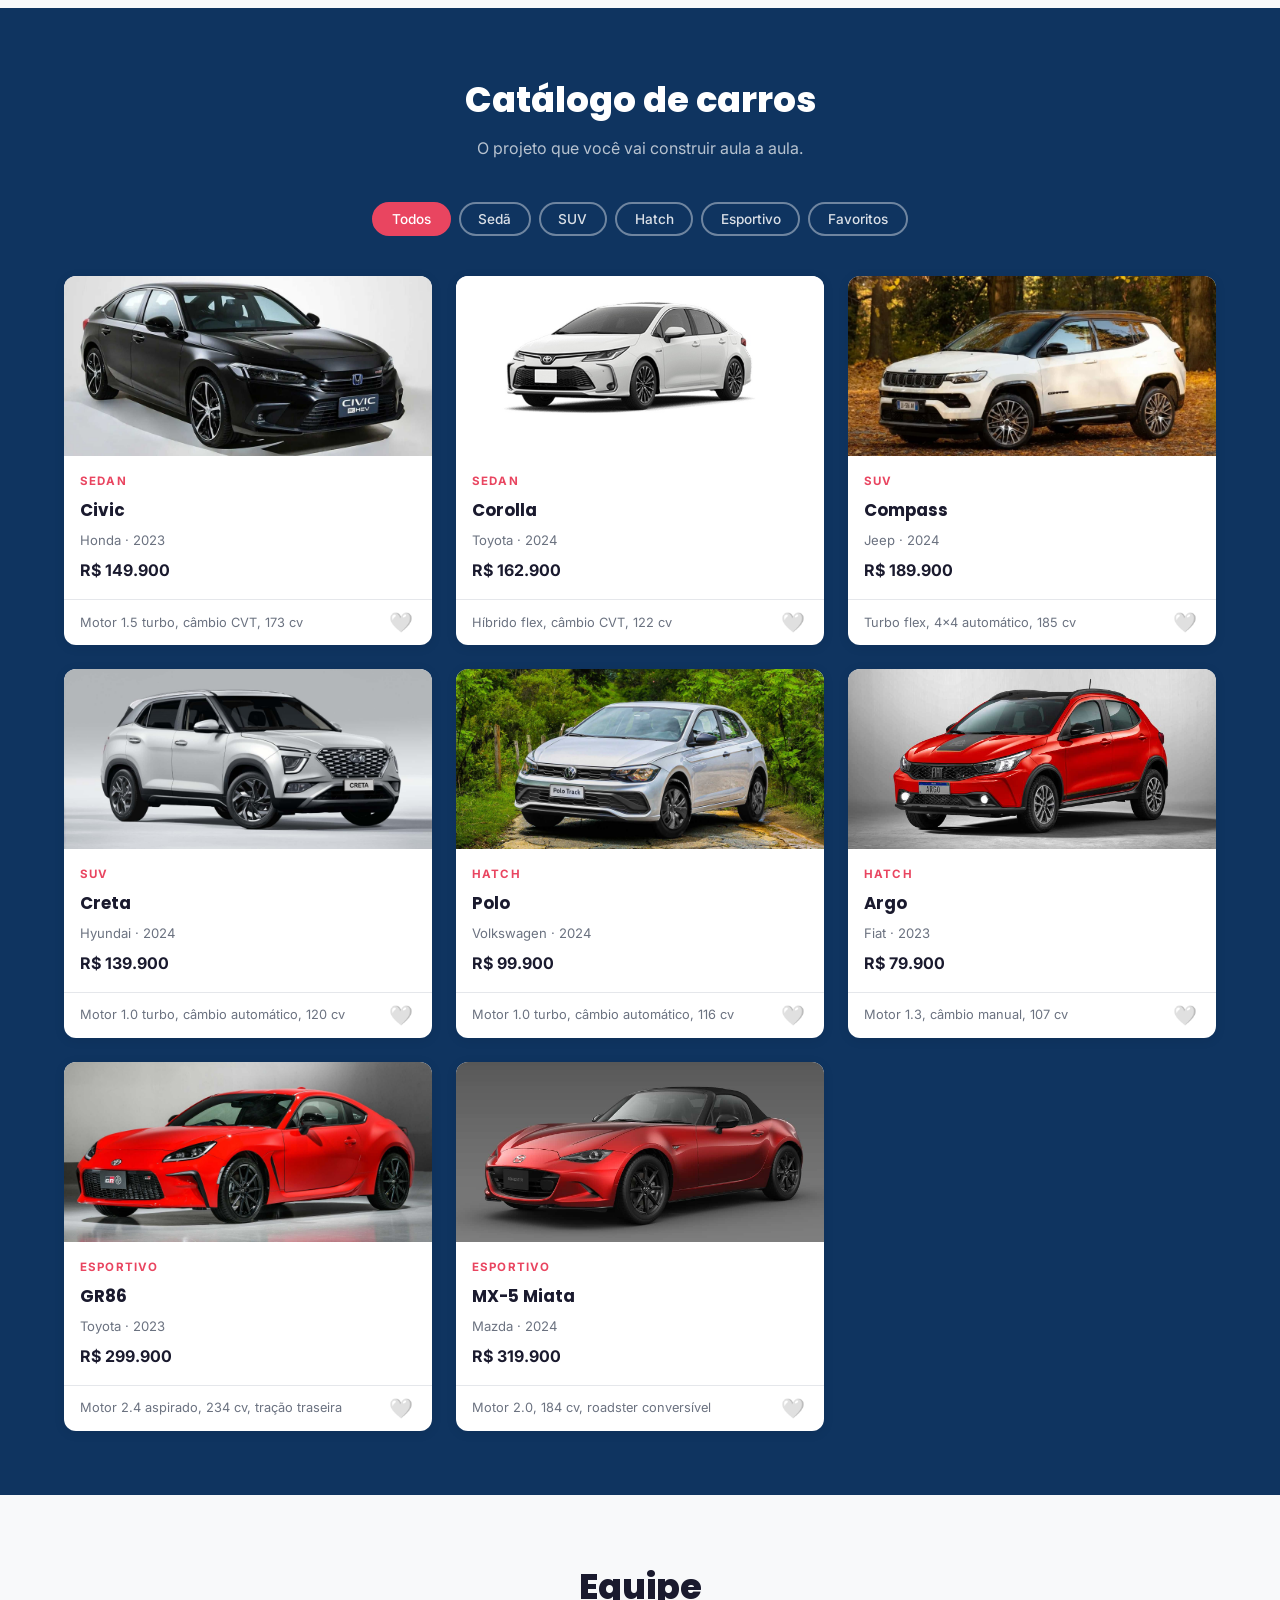
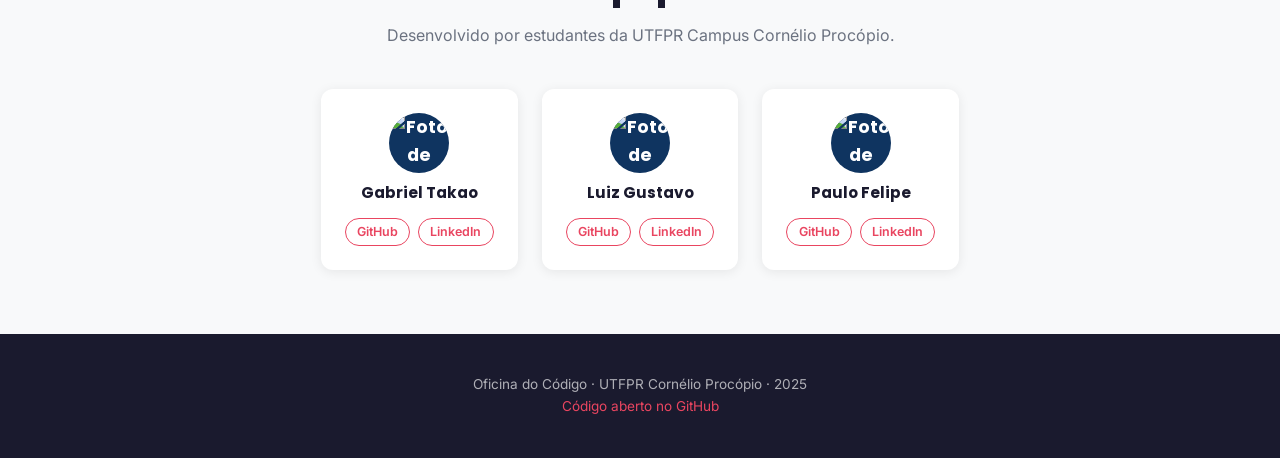
==== commit 17f6c531: "fix: corrigir estrutura HTML" ====
--- a/index.html
+++ b/index.html
@@ -73,6 +73,7 @@
                     Baixar PDF
                   </a>
                 </div>
+              </div>
             </article>
 
             <article class="modulo" aria-labelledby="mod2-titulo">
@@ -94,6 +95,7 @@
                     Baixar PDF
                   </a>
                 </div>
+              </div>
             </article>
 
             <article class="modulo" aria-labelledby="mod3-titulo">
@@ -129,7 +131,6 @@
                     <div class="capa-video__play">▶</div>
                   </div>
                 </div>
-                </div>
                 <div class="modulo__acoes">
                   <a href="exercicios/aula-04-localstorage/enunciado.html" class="btn btn--secundario">
                     Ver exercícios
@@ -137,7 +138,6 @@
                   <a href="assets/Aula 4 - SlideLocalstorage.pdf" class="link-download" download>
                     Baixar PDF
                   </a>
-                </div>
                 </div>
               </div>
             </article>
